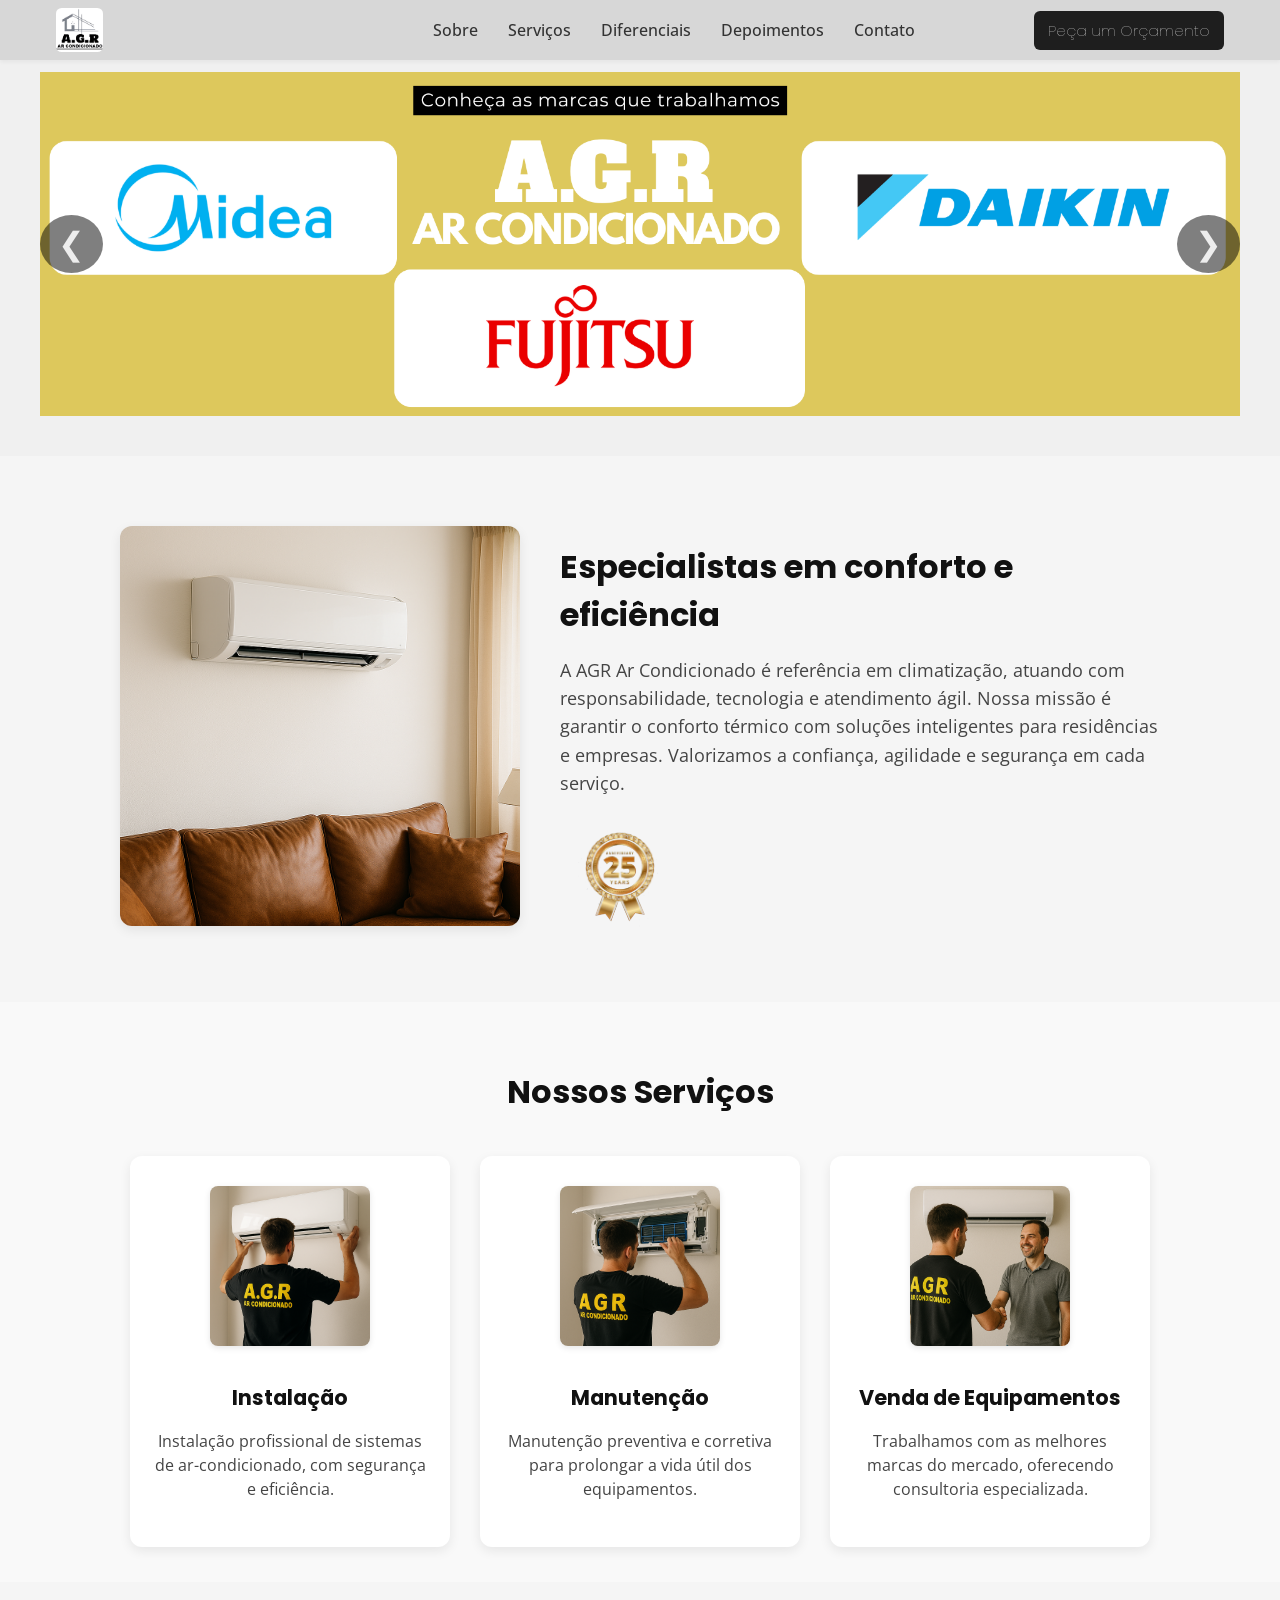
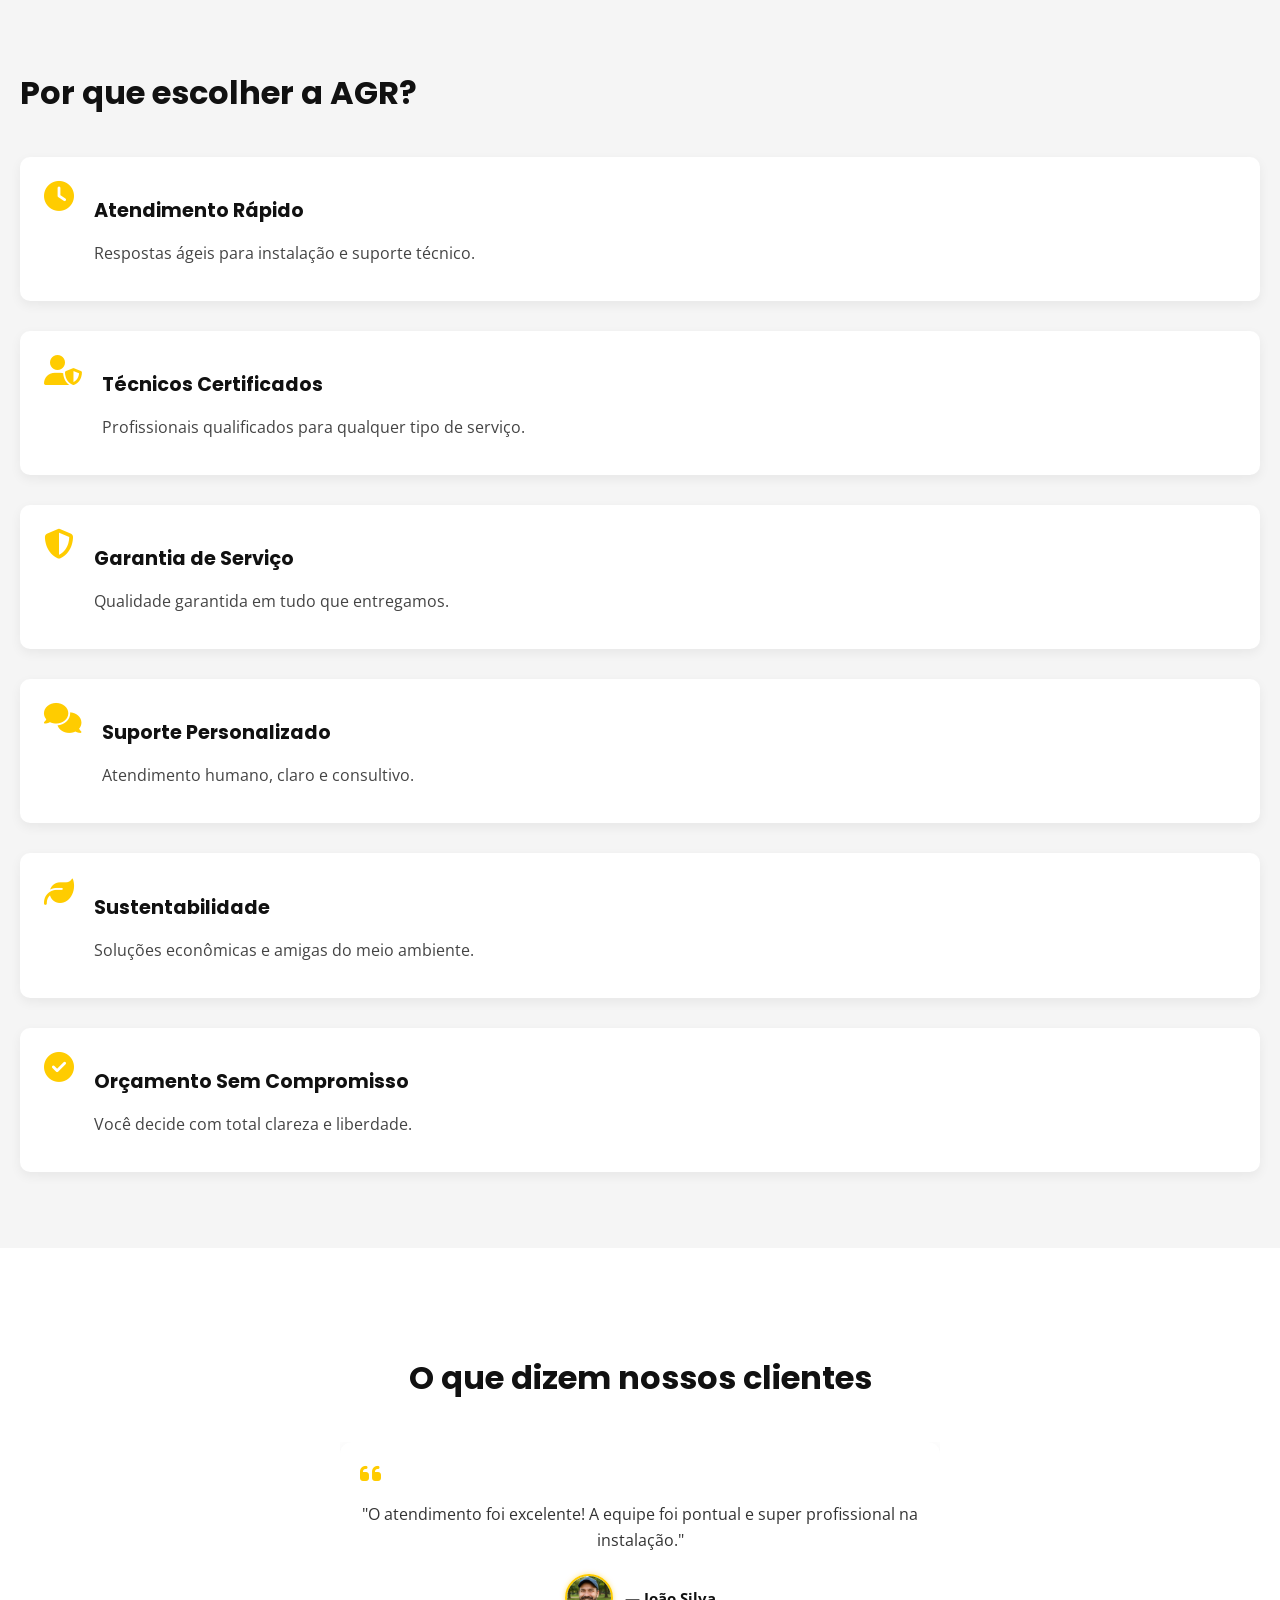
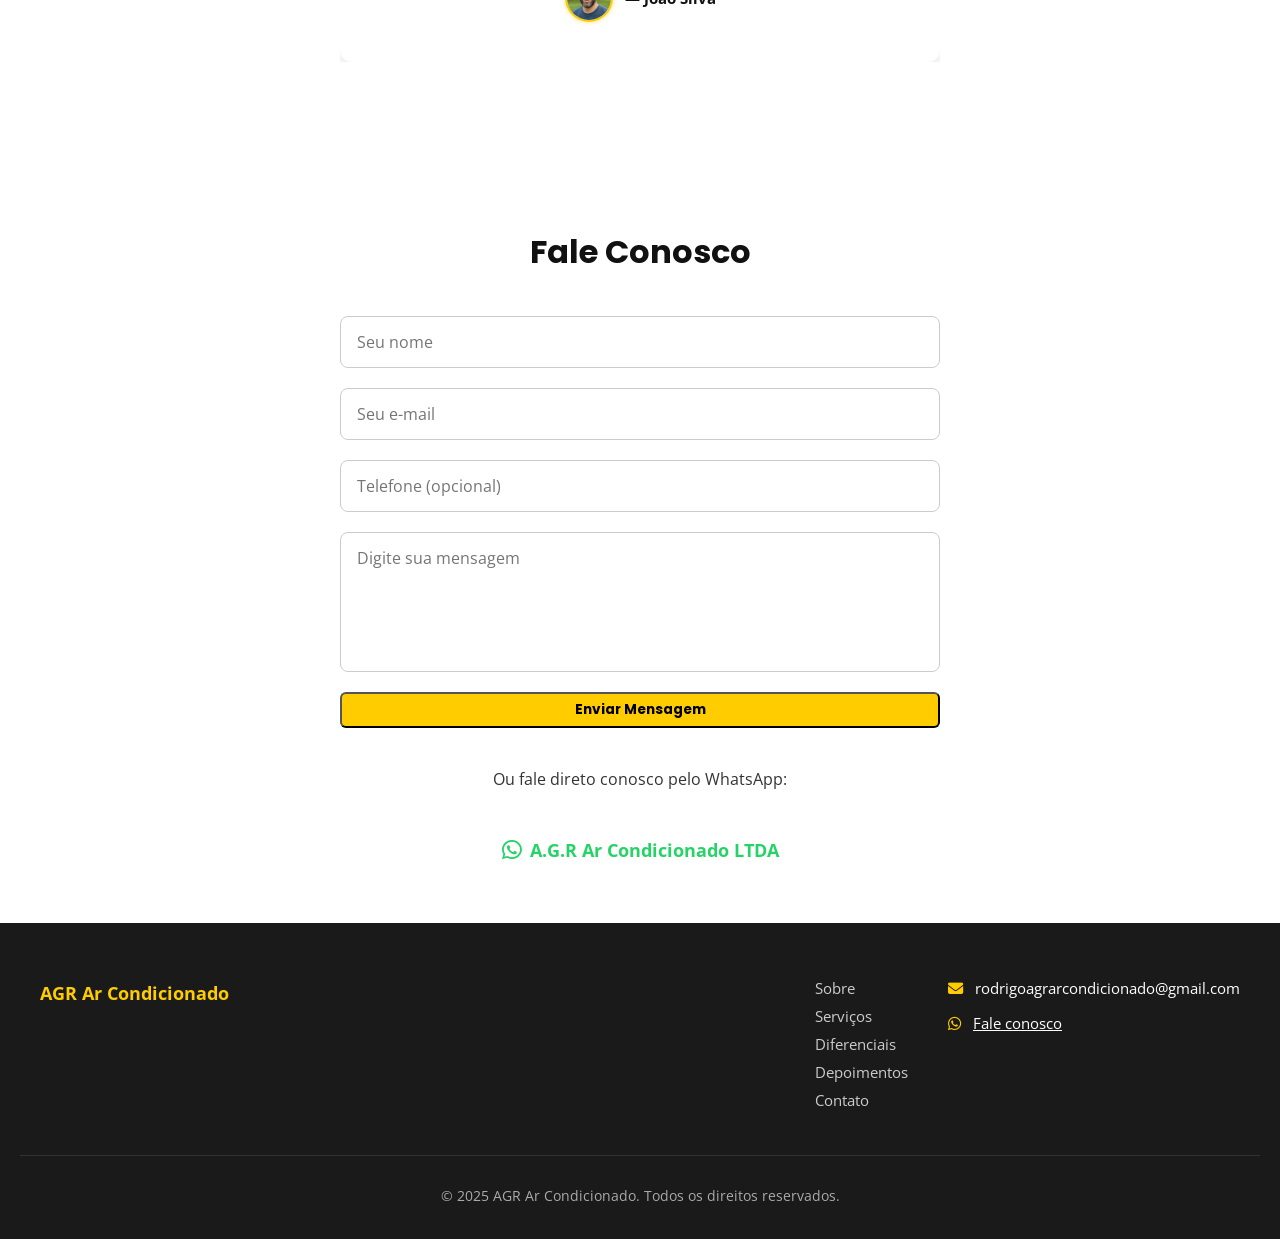
==== index.html @ b431d969 "Add files via upload" ====
<!DOCTYPE html>
<html lang="pt-BR">
<head>
  <meta charset="UTF-8">
  <meta name="viewport" content="width=device-width, initial-scale=1.0">
  <title>AGR Ar Condicionado LTDA</title>
  <link rel="stylesheet" href="style.css">
  <link href="https://fonts.googleapis.com/css2?family=Open+Sans:wght@400;600&family=Poppins:wght@500;700&display=swap" rel="stylesheet">
  <link rel="stylesheet" href="https://cdnjs.cloudflare.com/ajax/libs/font-awesome/6.5.0/css/all.min.css">
</head>

<body> 

<header class="header">
  <div class="container header-inner">
    <!-- LOGO -->
    <div class="logo">
      <img src="./logo_agr_aprimorada (1).png" alt="Logo AGR">
    </div>

    <!-- MENU DESKTOP -->
    <nav class="nav-desktop">
      <ul class="nav-list">
        <li><a href="#sobre">Sobre</a></li>
        <li><a href="#servicos">Serviços</a></li>
        <li><a href="#diferenciais">Diferenciais</a></li>
        <li><a href="#depoimentos">Depoimentos</a></li>
        <li><a href="#contato">Contato</a></li>
      </ul>
      <a class="btn-cta" href="https://wa.me/5511940011535" target="_blank">Peça um Orçamento</a>
    </nav>

            <!-- MENU HAMBÚRGUER -->
    <div class="menu-hamburguer" onclick="toggleMenu()">
      <span id="hamburger-icon">&#9776;</span>
    </div>
  </div>

  <!-- MENU MOBILE (fora da header-inner) -->
  <nav class="nav nav-mobile" id="menuMobile">
    <ul class="nav-list-mobile">
      <li><a href="#sobre">Sobre</a></li>
      <li><a href="#servicos">Serviços</a></li>
      <li><a href="#diferenciais">Diferenciais</a></li>
      <li><a href="#depoimentos">Depoimentos</a></li>
      <li><a href="#contato">Contato</a></li>
    </ul>
  </nav>

</header>

<!--BANNER PRINCIPAL--> 
<div class="container-principal">
  <div class="carousel">
    <div class="carousel-track">
      <div class="banner-item active">
      <img src="./imgs/banner1.png" alt="Banner 1">
    </div>
    <div class="banner-item">
      <img src="./imgs/banner2.png" alt="Banner 2">
    </div>
    <div class="banner-item">
      <img src="./imgs/banner3.png" alt="Banner 3">
      <a href="#contato" class="btn-banner">Agende agora</a>
    </div>
    </div>
  </div>
    <div class="carousel-buttons">
      <button class="btn prev">&#10094;</button>
      <button class="btn next">&#10095;</button>
    </div>
  </div>
</div>




<!-- SOBRE -->
<section id="sobre" class="sobre">
  <div class="container sobre-grid">
    
    <div class="sobre-img">
      <img src="./imgs/arnasala.png" alt="Ambiente climatizado">
    </div>

    <div class="sobre-texto">
      <h2>Especialistas em conforto e eficiência</h2>
      <p>
        A AGR Ar Condicionado é referência em climatização, atuando com responsabilidade, tecnologia e atendimento ágil. 
        Nossa missão é garantir o conforto térmico com soluções inteligentes para residências e empresas. 
        Valorizamos a confiança, agilidade e segurança em cada serviço.
      </p>
      
    <div class="selo">
      <a href="#contato" title="Fale conosco">
        <img src="./imgs/25anos.png" alt="25 anos de experiência">
      </a>
    </div>


  </div>
</section>



<!-- SERVIÇOS -->
<section id="servicos" class="servicos">
  <div class="container">
    <h2 class="titulo-secao">Nossos Serviços</h2>
    <div class="cards-servicos">

      <div class="card-servico">
       <img src="./imgs/instalação.png" alt="" class="img-servico">
        <h3>Instalação</h3>
        <p>Instalação profissional de sistemas de ar-condicionado, com segurança e eficiência.</p>
      </div>

      <div class="card-servico">
        <img src="./imgs/manutenção.png" alt="" class="img-servico">
        <h3>Manutenção</h3>
        <p>Manutenção preventiva e corretiva para prolongar a vida útil dos equipamentos.</p>
      </div>

      <div class="card-servico">
        <img src="./imgs/venda.png" alt="" class="img-servico">
        <h3>Venda de Equipamentos</h3>
        <p>Trabalhamos com as melhores marcas do mercado, oferecendo consultoria especializada.</p>
      </div>

    </div>
  </div>
</section>



<!-- DIFERENCIAIS -->
<section id="diferenciais" class="diferenciais-lista">
  <div class="container">
    <h2 class="titulo-secao">Por que escolher a AGR?</h2>

    <ul class="lista-diferenciais">
      <li>
        <i class="fas fa-clock"></i>
        <div>
          <h3>Atendimento Rápido</h3>
          <p>Respostas ágeis para instalação e suporte técnico.</p>
        </div>
      </li>
      <li>
        <i class="fas fa-user-shield"></i>
        <div>
          <h3>Técnicos Certificados</h3>
          <p>Profissionais qualificados para qualquer tipo de serviço.</p>
        </div>
      </li>
      <li>
        <i class="fas fa-shield-alt"></i>
        <div>
          <h3>Garantia de Serviço</h3>
          <p>Qualidade garantida em tudo que entregamos.</p>
        </div>
      </li>
      <li>
        <i class="fas fa-comments"></i>
        <div>
          <h3>Suporte Personalizado</h3>
          <p>Atendimento humano, claro e consultivo.</p>
        </div>
      </li>
      <li>
        <i class="fas fa-leaf"></i>
        <div>
          <h3>Sustentabilidade</h3>
          <p>Soluções econômicas e amigas do meio ambiente.</p>
        </div>
      </li>
      <li>
        <i class="fas fa-check-circle"></i>
        <div>
          <h3>Orçamento Sem Compromisso</h3>
          <p>Você decide com total clareza e liberdade.</p>
        </div>
      </li>
    </ul>
  </div>
</section>



<!-- DEPOIMENTOS -->
<section id="depoimentos" class="depoimentos">
  <div class="container">
    <h2 class="titulo-secao">O que dizem nossos clientes</h2>

    <div class="depoimentos-slider"> <!-- mudamos para slider -->
      <div class="depoimento">
        <i class="fas fa-quote-left"></i>
        <p>"O atendimento foi excelente! A equipe foi pontual e super profissional na instalação."</p>
        <footer>
          <img class="avatar" src="./imgs/joao.jpg" alt="Foto João Silva">
          — João Silva
        </footer>
      </div>

      <div class="depoimento">
        <i class="fas fa-quote-left"></i>
        <p>"Empresa séria e comprometida. Qualidade do serviço incrível e o cuidado com os detalhes."</p>
        <footer>
          <img class="avatar" src="./imgs/maria.jpg" alt="Foto Maria Fernanda">
          — Maria Fernanda
        </footer>
      </div>

      <div class="depoimento">
        <i class="fas fa-quote-left"></i>
        <p>"Tive suporte do início ao fim. Com certeza recomendo!"</p>
        <footer>
          <img class="avatar" src="./imgs/lucas.jpg" alt="Foto Lucas Andrade">
          — Lucas Andrade
        </footer>
      </div>
    </div>
  </div>
</section>



  <!-- CONTATO -->
<section id="contato" class="contato">
  <div class="container">
    <h2 class="titulo-secao">Fale Conosco</h2>

    <form action="https://formsubmit.co/SEUEMAILAQUI" method="POST" class="form-contato">
      <input type="text" name="nome" placeholder="Seu nome" required>
      <input type="email" name="email" placeholder="Seu e-mail" required>
      <input type="tel" name="telefone" placeholder="Telefone (opcional)">
      <textarea name="mensagem" rows="5" placeholder="Digite sua mensagem" required></textarea>

      <!-- Anti-spam -->
      <input type="hidden" name="_captcha" value="false">
      <!-- Redirecionamento após envio -->
      <input type="hidden" name="_next" value="https://seusite.com.br/obrigado.html">

      <button type="submit" class="btn-cta">Enviar Mensagem</button>
    </form>

  <div class="contato-info">
    <p>Ou fale direto conosco pelo WhatsApp:</p>
    <a href="https://wa.me/5511940011535" target="_blank" class="whatsapp-link">
    <div class="contato-info">
      <i class="fab fa-whatsapp"></i> A.G.R Ar Condicionado LTDA
    </a>
</div>
  </div>
  </div>
</section>



  <!-- RODAPÉ -->
<footer class="rodape">
  <div class="container rodape-conteudo">

    <div class="rodape-logo">
      <p>AGR Ar Condicionado</p>
    </div>

    <nav class="rodape-links">
      <ul>
        <li><a href="#sobre">Sobre</a></li>
        <li><a href="#servicos">Serviços</a></li>
        <li><a href="#diferenciais">Diferenciais</a></li>
        <li><a href="#depoimentos">Depoimentos</a></li>
        <li><a href="#contato">Contato</a></li>
      </ul>
    </nav>

    <div class="rodape-contato">
      <p><i class="fas fa-envelope"></i> rodrigoagrarcondicionado@gmail.com</p>
      <p><i class="fab fa-whatsapp"></i> <a href="https://wa.me/5511940011535" target="_blank">Fale conosco</a></p>
    </div>

    </div>

<div class="rodape-copy">
    <p>&copy; 2025 AGR Ar Condicionado. Todos os direitos reservados.</p>
  </div>
</footer>
</div>



<!-- Scripts -->
<script src="java.js"></script>
<script>
document.addEventListener("DOMContentLoaded", () => {
  // Scroll Reveal nas seções
  const sections = ['#sobre', '#servicos', '#diferenciais', '#depoimentos', '#contato'];
  sections.forEach(selector => {
    const el = document.querySelector(selector);
    if (el) el.classList.add("reveal");
  });

  // Menu Hamburguer Toggle
  const menuBtn = document.querySelector(".menu-hamburguer");
  const menu = document.getElementById("menuMobile");
  const icon = document.getElementById("hamburger-icon");
  if (menuBtn && menu && icon) {
    menuBtn.addEventListener("click", () => {
      menu.classList.toggle("active");
      icon.innerHTML = menu.classList.contains("active") ? "&times;" : "&#9776;";
    });

    document.addEventListener("click", (e) => {
      if (!menu.contains(e.target) && !menuBtn.contains(e.target)) {
        menu.classList.remove("active");
        icon.innerHTML = "&#9776;";
      }
    });
  }

  // Scroll reveal
  const reveals = document.querySelectorAll('.reveal');
  const observer = new IntersectionObserver((entries) => {
    entries.forEach(entry => {
      if (entry.isIntersecting) {
        entry.target.classList.add('active');
        observer.unobserve(entry.target);
      }
    });
  }, { threshold: 0.2 });

  reveals.forEach((el, i) => {
    if (i < 10) el.classList.add(`reveal-delay-${i % 5}`);
    observer.observe(el);
  });
});
</script>
</body>
</html>
---- style.css ----
/*LOGO*/
.logo {
  display: flex;
  align-items: center;
  justify-content: center;
  margin-right: 20px;
}
.logo img {
  height: 50px;
  width: auto;
  display: block;
  object-fit: contain;
  border-radius: 12%;
    transition: transform 0.3s ease, box-shadow 0.3s ease;
  cursor: pointer;
}
.logo img:hover {
  transform: scale(1.05);
  box-shadow: 0 4px 10px rgba(0, 0, 0, 0.15);
}





/* GERAL */
body {
  background-color: #f0f0f0;
  color: #333;
  margin: 0;
  padding: 0;
  font-family: 'Open Sans', sans-serif;
}
h1, h2, h3, .btn-cta {
  font-family: 'Poppins', sans-serif;
}
.container-principal {
  border: none;
  background-color: transparent;
  box-shadow: none;
  padding: 0;
  margin: 0;
}
a {
  text-decoration: none;
  color: inherit;
}


/* ============ NAVBAR GERAL ============ */
.nav-desktop {
  display: flex;
  justify-content: center; /* Centraliza os atalhos */
  align-items: center;
  flex: 1;
  position: relative;
}
.nav-desktop .btn-cta {
  position: absolute;
  right: 0; /* Alinha na extrema direita */
}
.nav-desktop .nav-list {
  list-style: none;
  display: flex;
  align-items: center;
  gap: 30px;
  margin: 0;
  padding: 0;
}
.nav-desktop .nav-list li a {
  color: #333;
  font-weight: 500;
  transition: color 0.3s;
  font-size: 1rem;
}
.nav-desktop .nav-list li a:hover {
  color: #ffcc00;
}
.nav-desktop .btn-cta {
  margin-left: 20px;
  padding: 8px 14px;
  background-color: #1e1e1e;
  color: #efefef;
  border-radius: 6px;
  font-weight:lighter;
  font-size: 0.95rem;
  transition: background 0.3s;
}
.nav-desktop .btn-cta:hover {
  color: rgb(27, 27, 27);
  background-color: #efc727;
}




/* ============ MENU HAMBURGUER (mobile) ============ */
.menu-hamburguer {
  display: none;
  font-size: 26px;
  cursor: pointer;
  user-select: none;
  color: #333;
}



/* ============ MENU MOBILE ============ */
.nav-mobile {
  display: none;
  position: absolute;
  top: 100%;
  right: 16px;
  left: auto;
  width: 280px;
  background-color: #fff;
  padding: 6px 0;
  border-radius: 8px;
  box-shadow: 0 4px 12px rgba(0, 0, 0, 0.1);
  z-index: 1000;
}
.nav-mobile.active {
  display: block;
}
.nav-list-mobile {
  list-style: none;
  margin: 0;
  padding: 12px 24px;
  display: flex;
  flex-direction: column;
  align-items: flex-end;
  gap: 8px;
}
.nav-list-mobile li a {
  font-size: 0.85rem;
  font-weight: 500;
  color: #333;
  transition: color 0.3s;
}
.nav-list-mobile li a:hover {
  color: #000000;
}



/* ============ RESPONSIVIDADE ============ */
@media (max-width: 768px) {
  .nav-desktop {
    display: none !important;
  }
  .menu-hamburguer {
    display: block;
  }
  .btn-cta {
    display: none !important;
  }
}
@media (min-width: 769px) {
  .nav-desktop {
    display: flex;
    align-items: center;
  }
  .btn-cta {
    display: inline-block;
  }
}





/* HEADER */
.header {
  background-color: #d7d7d7; /* reforço do fundo cinza claro */
  padding: 8px 0;
  position: relative;
  box-shadow: 0 2px 4px rgba(0,0,0,0.05);
}
.header-inner {
  display: flex;
  justify-content: space-between;
  align-items: center;
  max-width: 1200px;
  margin: 0 auto;
  padding: 0 16px;
}



/* HAMBURGUER e MENU MOBILE */
.menu-hamburguer {
  display: none;
  font-size: 28px;
  cursor: pointer;
  color: #333;
  padding: 8px;
}
.nav-mobile {
  display: none;
  position: absolute;
  top: 100%;
  right: 16px;              /* Alinha à direita */
  left: auto;               /* Evita centralizar */
  width: 120px;           
  background-color: #fff;
  padding: 4px 0;
  border-radius: 8px;
  box-shadow: 0 4px 12px rgba(0,0,0,0.1);
  z-index: 1000;
}
.nav-mobile.active {
  display: block;
}
.nav-list-mobile {
  list-style: none;
  margin: 0;
  padding: 16px 24px;
  display: flex;
  flex-direction: column;
  align-items:center;
  gap: 8px 20px;
}
.nav-list-mobile li {
  margin-bottom: 12px;
}
.nav-list-mobile a {
  color: #333;
  text-decoration: none;
  font-size: 0.90rem;
}
/* RESPONSIVO */
@media (max-width: 768px) {
  .nav-desktop {
    display: none;
  }
  .menu-hamburguer {
    display: block;
  }
}

/* Esconde menu mobile e hamburguer por padrão */
.menu-hamburguer, .nav-mobile {
  display: none;
}
.menu-hamburguer {
  font-size: 26px;
  padding: 6px;
  cursor: pointer;
  display: flex;
  align-items: center;
  justify-content: center;
  color: #333;
}







/*BOTÃO*/
.btn-desktop {
  display: inline-block;
}
.btn-mobile {
  display: none; /* escondido por padrão (desktop) */
}
.btn-cta {
  font-size: 0.8rem;
  padding: 6px 10px;
  display: inline-block;
  white-space: nowrap;
  flex-shrink: 0;
  margin: 0;
}
.menu-hamburguer-desktop {
  display: none; /* escondido por padrão (desktop) */
}





/* LOGO ajustada pro mobile */
.logo {
  flex-shrink: 0;
  display: flex;
  align-items: center;
  max-width: 60px; /* reduzindo a largura */
}
.logo img {
  height: 44px;
  width: auto;
  object-fit: contain;
}






/* BANNERS */
.banners {
  display: flex;
  flex-direction: column;
  gap: 10px;
  background-color: #000;
  padding: 10px 20px;
  margin-top: 10px;
}
.banner {
  background-color: #1a1a1a;
  color: #0f0f0f;
  padding: 8px 12px;
  border-left: 4px solid #ffcc00;
  font-size: 0.95rem;
  animation: fadeInLeft 0.8s ease forwards;
  opacity: 0;
}
/* BANNER COM BOTÃO */
.banner-item {
  position: absolute;
  top: 0;
  left: 0;
  width: 100%;
  height: 100%; /* ESSENCIAL! */
  opacity: 0;
  z-index: 0;
  transition: opacity 0.5s ease-in-out;
}
.banner-item.active {
  opacity: 1;
  z-index: 1;
}
.banner-item img {
  width: 100%;
  height: 100%;
  object-fit: cover;
  display: block;
}




/* Animação dos banners */
@keyframes fadeInLeft {
  0% {
    opacity: 0;
    transform: translateX(-30px);
  }
  100% {
    opacity: 1;
    transform: translateX(0);
  }
}
.fade-in {
  animation: fadeInLeft 0.8s ease forwards;
}
.delay-1 {
  animation-delay: 0.3s;
}



/* CARROSSEL COM FADE */
.carousel {
  position: relative;
  width: 100%;
  height: 344px;
  margin: 0 auto;
  overflow: hidden;
  border-radius: 0;
}
.carousel-track {
  position: relative;
  width: 100%;
  height: 344px;
  overflow: hidden;
}
.carousel-buttons {
  position: absolute;
  top: 50%;
  width: 100%;
  display: flex;
  justify-content: space-between;
  transform: translateY(-50%);
  pointer-events: none;
}



/* Botões do carrossel */
.btn-cta {
  background-color: #ffcc00;
  color: #000;
  padding: 10px 20px;
  border-radius: 6px;
  font-weight: bold;
  transition: background 0.3s;
}
.btn-cta:hover {
  background-color: #e6b800;
}
.btn {
  background-color: rgba(255, 255, 255, 0.2);
  color: #ffcc00;
  border: none;
  padding: 16px;
  font-size: 32px;
  cursor: pointer;
  transition: background-color 0.3s;
  pointer-events: all;
  border-radius: 50%;
}
.btn:hover {
  background-color: rgba(255, 255, 255, 0.4);
}
.btn.clicked {
  transform: scale(1.15);
  background-color: rgba(255, 255, 255, 0.6);
}




/* === BANNER COM BOTÃO === */
.container-principal {
  width: 100%;
  max-width: 1200px;
  margin: 40px auto;
  position: relative;
}
.carousel {
  position: relative;
  width: 100%;
  height: 344px;
  overflow: hidden;
}
.carousel-track {
  position: relative;
  width: 100%;
  height: 100%;
}
.banner-item {
  position: absolute;
  top: 0;
  left: 0;
  width: 100%;
  height: 100%;
  opacity: 0;
  z-index: 0;
  transition: opacity 0.5s ease-in-out;
}
.banner-item.active {
  opacity: 1;
  z-index: 1;
}
.banner-item img {
  width: 100%;
  height: 100%;
  object-fit: cover;
  display: block;
}
.carousel-buttons {
  position: absolute;
  top: 50%;
  width: 100%;
  display: flex;
  justify-content: space-between;
  transform: translateY(-50%);
  z-index: 3;
}
.btn {
  background: rgba(0,0,0,0.5);
  border: none;
  color: rgb(237, 237, 237);
  padding: 10px 18px;
   /* font-size: 24px;*/
  cursor: pointer;
  transition: background 0.3s ease;
}
.btn:hover {
  background: rgba(0,0,0,0.8);
}
.btn-banner {
  position: absolute;
  top: 54%;
  left: 36%;
  transform: translate(-50%, -50%); /* ainda centraliza o botão em relação ao ponto */
  
  background-color: #212121;
  color: #dfdfdf;
  font-weight: bold;
  border-radius: 8px;
  text-decoration: none;
  font-size: 1rem;
  box-shadow: 0 4px 10px rgba(0, 0, 0, 0.2);
  transition: background 0.3s ease, transform 0.2s ease;
  z-index: 2;

  width: 150px;
  height: 40px;
  padding: 8px 0;

  display: flex;
  justify-content: center;
  align-items: center;
  text-align: center;
}
.btn-banner:hover {
  background-color: #e6b800;
  transform: translate(-50%, -50%) scale(1.05);
}
.carousel-indicators {
  position: absolute;
  bottom: 12px;
  left: 50%;
  transform: translateX(-50%);
  display: flex;
  gap: 8px;
  z-index: 5;
}
  .carousel-indicators button {
    width: 10px;
    height: 10px;
    border-radius: 50%;
    border: none;
    background: rgba(255, 255, 255, 0.5);
    cursor: pointer;
  }
  .carousel-indicators button.active {
    background: #ffcc00;
  }








/* SOBRE NÓS */
.sobre {
  padding: 60px 20px;
  background-color: #f5f5f5;
}
.sobre-grid {
  display: flex;
  align-items: center;
  justify-content: center;
  gap: 40px;
  flex-wrap: wrap;
}
.sobre-img img {
  width: 100%;
  max-width: 400px;
  border-radius: 12px;
  box-shadow: 0 4px 12px rgba(0, 0, 0, 0.08);
}
.sobre-texto {
  max-width: 600px;
}
.sobre-texto h2 {
  font-size: 2rem;
  color: #111;
  margin-bottom: 16px;
}
.sobre-texto p {
  font-size: 1.1rem;
  line-height: 1.6;
  color: #444;
}

/* SELLO */
.selo {
  margin-top: 20px;
}
.selo img {
  width: 120px;
  height: auto;
}

/* ANIMAÇÕES - SOBRE NÓS */
.sobre-img img,
.sobre-texto {
  transition: transform 0.3s ease, box-shadow 0.3s ease;
}
.sobre-img img:hover {
  transform: scale(1.03);
  box-shadow: 0 8px 16px rgba(0, 0, 0, 0.1);
}
.sobre-texto:hover {
  transform: translateY(-4px);
}
.selo img {
  transition: transform 0.2s ease;
  cursor: pointer;
}
.selo img:hover {
  transform: scale(1.1) rotate(-2deg);
}






/* SEÇÃO SERVIÇOS */
.servicos {
  background-color: #f9f9f9;
  padding: 40px 20px 35px;
  text-align: center;
}
.titulo-secao {
  font-size: 2rem;
  margin-bottom: 40px;
  color: #111;
}
.cards-servicos {
  display: flex;
  flex-wrap: wrap;
  justify-content: center;
  gap: 30px;
}
.card-servico {
  background-color: #fff;
  padding: 30px 20px;
  border-radius: 12px;
  width: 100%;
  max-width: 320px;
  box-shadow: 0 4px 12px rgba(0,0,0,0.08);
  transition: transform 0.3s ease, box-shadow 0.3s ease;
}
.card-servico:hover {
  transform: translateY(-8px);
  box-shadow: 0 8px 20px rgba(0,0,0,0.15);
}
.card-servico h3 {
  font-size: 1.3rem;
  margin-bottom: 12px;
  color: #111;
}
.card-servico p {
  font-size: 1rem;
  color: #444;
  line-height: 1.5;
}
.img-servico {
  width: 160px;
  height: 160px;
  object-fit: cover;
  border-radius: 8px;
  margin-bottom: 10px;
  box-shadow: 0 2px 6px rgba(0, 0, 0, 0.1);
}

/* RESPONSIVO - SERVIÇOS */
@media (max-width: 768px) {
  .cards-servicos {
    flex-direction: column;
    align-items: center;
  }
}







/* SEÇÃO DIFERENCIAIS */
.diferenciais-lista {
  background-color: #f5f5f5;
  padding: 60px 20px;
}
.lista-diferenciais {
  list-style: none;
  padding: 0;
  margin-top: 40px;
  display: flex;
  flex-direction: column;
  gap: 30px;
}
.lista-diferenciais li {
  display: flex;
  align-items: flex-start;
  gap: 20px;
  background-color: #fff;
  padding: 20px 24px;
  border-radius: 10px;
  box-shadow: 0 4px 12px rgba(0,0,0,0.06);
  transition: transform 0.3s ease, box-shadow 0.3s ease;
}
.lista-diferenciais li:hover {
  transform: translateX(6px);
  box-shadow: 0 8px 20px rgba(0,0,0,0.1);
}
.lista-diferenciais i {
  font-size: 30px;
  color: #ffcc00;
  margin-top: 4px;
  min-width: 30px;
}
.lista-diferenciais h3 {
  font-size: 1.2rem;
  color: #111;
  margin-bottom: 6px;
}
.lista-diferenciais p {
  font-size: 1rem;
  color: #444;
  line-height: 1.5;
}

/* RESPONSIVO */
@media (max-width: 768px) {
  .lista-diferenciais li {
    flex-direction: column;
    align-items: flex-start;
  }

  .lista-diferenciais i {
    margin-bottom: 10px;
  }
}







/* SEÇÃO DEPOIMENTOS */
.depoimentos {
  background-color: #ffffff;
  /*background-image: url('/imagens/textura-clara.png');  textura leve, sutil */
  background-repeat: repeat;
  padding: 80px 20px;
  text-align: center;
}
/* Avatar estilo */
.depoimento footer {
  display: flex;
  align-items: center;
  justify-content: center;
  gap: 12px;
  font-weight: bold;
  color: #111;
  font-size: 0.95rem;
  margin-top: 20px;
}
.depoimento footer .avatar {
  width: 48px;
  height: 48px;
  border-radius: 50%;
  object-fit: cover;
  border: 2px solid #ffcc00;
  box-shadow: 0 0 5px rgba(255,204,0,0.5);
}
.depoimentos-slider {
  position: relative;
  overflow: hidden;
  max-width: 600px;
  margin: 40px auto 0;
}
.depoimento {
  background-color: #fff;
  padding: 40px 20px;
  border-radius: 12px;
  box-shadow: 0 4px 12px rgba(0,0,0,0.06);
  position: absolute;
  width: 100%;
  top: 0;
  left: 0;
  opacity: 0;
  transition: opacity 0.5s ease;
}
.depoimento.active {
  opacity: 1;
  position: relative;
  transform: none;
  box-shadow: 0 8px 20px rgba(0,0,0,0.1);
}
.depoimento i {
  font-size: 24px;
  color: #ffcc00;
  position: absolute;
  top: 20px;
  left: 20px;
}
.depoimento p {
  font-size: 1rem;
  color: #333;
  line-height: 1.6;
  margin-top: 20px;
  margin-bottom: 16px;
}







/* CONTATO */
.contato {
  background-color: #fff;
  padding: 60px 20px;
  text-align: center;
}
.form-contato {
  display: flex;
  flex-direction: column;
  gap: 20px;
  max-width: 600px;
  margin: 0 auto 40px;
}
.form-contato input,
.form-contato textarea {
  padding: 14px 16px;
  font-size: 1rem;
  border: 1px solid #ccc;
  border-radius: 8px;
  resize: none;
  font-family: inherit;
  transition: border 0.3s;
}
.form-contato input:focus,
.form-contato textarea:focus {
  border-color: #ffcc00;
  outline: none;
}
.contato-info {
  font-size: 1rem;
  color: #333;
}

/*whatsapp link */
.whatsapp-link {
  display: inline-flex;
  align-items: center;
  gap: 8px;
  font-weight: bold;
  margin-top: 10px;
  color: #25D366;
  text-decoration: none;
  font-size: 1.1rem;
}
.whatsapp-link i {
  font-size: 1.4rem;
}





/* RODAPÉ */
.rodape {
  background-color: #1a1a1a;
  color: #fff;
  padding: 40px 20px 20px;
  font-size: 0.95rem;
}
.rodape-conteudo {
  display: flex;
  flex-wrap: wrap;
  justify-content: space-between;
  gap: 40px;
  max-width: 1200px;
  margin: 0 auto;
  align-items: flex-start;
}
.rodape-logo {
  flex: 1 1 200px;
  display: flex;
  flex-direction: column;
  align-items: flex-start;
}
.rodape-logo p {
  font-weight: bold;
  font-size: 1.1rem;
  color: #ffcc00;
}
.rodape-links ul {
  list-style: none;
  padding: 0;
}
.rodape-links li {
  margin-bottom: 8px;
}
.rodape-links a {
  color: #ccc;
  text-decoration: none;
  transition: color 0.3s;
}
.rodape-links a:hover {
  color: #ffcc00;
}
.rodape-contato i {
  margin-right: 8px;
  color: #ffcc00;
}
.rodape-contato a {
  color: #fff;
  text-decoration: underline;
  transition: color 0.3s;
}
.rodape-contato a:hover {
  color: #ffcc00;
}
.rodape-copy {
  text-align: center;
  font-size: 0.85rem;
  color: #aaa;
  margin-top: 30px;
  border-top: 1px solid #333;
  padding-top: 16px;
}


/* Reset box-sizing */
*,
*::before,
*::after {
  box-sizing: border-box;
}
html, body {
  overflow-x: hidden;
}







/* RESPONSIVO GERAL */
@media (max-width: 768px) {
  body {
    font-size: 0.95rem;
  }
  .container {
    max-width: 100%;
    width: 100%;
    padding: 0 16px;
    margin: 0 auto;
  }
  .header-inner {
    display: flex !important;
    flex-direction: row !important;
    justify-content: space-between;
    align-items: center;
    gap: 8px;
    padding: 2px 10px; 
    min-height: 42px
  }
  .logo {
    display: flex;
    align-items: center;
    flex-shrink: 0;
    max-width: 60px;
    margin-bottom: 0;
  }
  .logo img {
    max-width: 80%;
    height: auto;
  }
  .btn-mobile {
    background-color: #ffcc00;
    color: #000;
    font-weight: bold;
    padding: 10px 16px;
    border-radius: 6px;
    display: block;
    text-align: center;
    margin: 10px 16px;
    text-decoration: none;
  }
  .menu-hamburguer {
    display: flex;
    align-items: center;
    font-size: 24px;
    margin-left: 8px;
    flex-shrink: 0;
    cursor: pointer;
    user-select: none;
  }
  .nav-desktop {
  display: none !important;
  }
  .menu-hamburguer {
    display: flex !important;
  }
  .nav-mobile .nav-list {
    flex-direction: column;
    padding: 10px 0;
  }
  .nav-mobile .nav-list li {
    padding: 10px 16px;
  }
  .nav-mobile .nav-list li a {
    color: #333;
    font-weight: 600;
    display: block;
  }
  .card-servico,
  .depoimento,
  .banner-item img {
    width: 100%;
    max-width: 100%;
    box-sizing: border-box;
  }
  .cards-servicos,
  .depoimentos-grid {
    flex-direction: column;
    align-items: center;
  }
  .card-servico,
  .depoimento {
    width: 100%;
  }
  .sobre-grid {
    flex-direction: column;
    text-align: center;
  }
  .rodape-conteudo {
    flex-direction: column;
    align-items: center;
    text-align: center;
  }
  .rodape-logo img {
    margin: 0 auto 8px;
    max-width: 120px;
    height: auto;
  }
  .rodape-logo,
  .rodape-contato,
  .rodape-links {
    align-items: center;
  }
}




/* === BOTÃO NA NAVBAR === */
  #menuMobile {
    display: none;
    flex-direction: column;
    position: absolute;
    top: 60px;
    right: 0;
    background: #ffffff;
    padding: 1rem;
    box-shadow: 0 4px 12px rgba(0, 0, 0, 0.1);
    border-radius: 0 0 8px 8px;
    transition: opacity 0.3s ease, transform 0.3s ease;
    opacity: 0;
    transform: translateY(-10px);
    z-index: 1000;
  }
  #menuMobile.active {
    display: flex;
    opacity: 1;
    transform: translateY(0);
  }







/* === MENU HAMBURGUER MOBILE === */
#menuMobile {
  display: none;
  flex-direction: column;
  background: white;
  position: absolute;
  top: 100%;
  right: 0;
  z-index: 99;
}
#menuMobile.active {
  display: flex;
}




@media (min-width: 769px) {
  .nav-desktop { 
    display: flex; 
  }
  .menu-hamburguer { 
    display: none; 
  }
  .btn-cta { 
    display: inline-block; 
    font-size: 0.85rem; 
    padding: 6px 10px; 
  }
  .btn-banner {
    position: absolute;
    top: 55%; 
    left: 40%;
    transform: translateX(-50%);
    font-size: 1.0rem;
    padding: 2px 0;
    width: 200px;
    height: 50px;
  }
  .carousel-indicators {
    bottom: 20px; 
  }
  .container-principal {
    margin-top: 12px !important;
  }
}



/* ANIMAÇÃO PULSE - FORA DO MEDIA */
@keyframes pulse {
  0%, 100% { transform: scale(1); }
  50% { transform: scale(1.08); }
}

/* RESPONSIVO - MOBILE */
@media (max-width: 768px) {
  body {
    font-size: 0.95rem;
  }
  .header {
    padding: 4px 0;
    margin-bottom: 0 !important;
  }
  .header-inner {
    height: 30px;
    min-height: 40px;
    flex-direction: row;
    padding: 2px 8px;
  }
  .logo {
    display: flex;
    align-items: center;
    max-width: 60px;
  }
  .logo img {
    max-width: 40px;
    height: auto;
  }
  .menu-hamburguer {
    display: flex !important;
    font-size: 24px;
    margin-left: auto;
    cursor: pointer;
  }
  .nav-desktop {
    display: none;
  }


  .container {
    max-width: 100%;
    padding: 0 16px;
  }
  .container-principal {
    margin-top: 0 !important;
    padding-top: 20px;
    margin-bottom: 0;
  }


  .banner-item {
    display: flex;
    justify-content: center;
    align-items: center;
    height: 100%;
  }
  .banner-item img {
    object-fit: cover;
    width: 100%;
    height: 100%;
  }
.btn-banner {
  position: absolute;
  top: 55%; 
  left: 40%;
  transform: translateX(-50%);
  font-size: 0.5rem;
  padding: 4px 0;
  width: 80px;
  height: 20px;
}
  .btn-cta {
    display: none !important;
  }


  .carousel-buttons .btn {
    font-size: 20px;
    padding: 6px;
    border-radius: 50%;
  }
    .carousel {
    height: 120px;
  }
  .carousel-track {
    height: 100px;
  }


  .sobre {
    padding-top: 0;
    padding-bottom: 0;
    background-color: #e1e1e1;
  }
  .sobre-grid {
    flex-direction: column;
    text-align: center;
    align-items: center;
    justify-content: space-between;
    padding: 0 16px;
    gap: 12px;
  }
  .sobre-img {
    display: none;
  }
  .sobre-texto {
    margin: 0 auto;
    padding: 0 12px;
  }
  .sobre-texto h2 {
    font-size: 1rem;
    margin-bottom: 15px;
  }
  .sobre-texto p {
    font-size: 0.6rem;
    line-height: 1.5;
  }



  .servicos h2 {
    font-size: 1.5rem;
    margin-bottom: 20px;
  }
  .servicos h3 {
    font-size: 0.9rem;
    margin-bottom: 10px;
  }
  .servicos p {
    font-size: 0.7rem;
    line-height: 1.5;
  }



  .diferenciais-lista {
    padding: 40px 15px;
  }
  .diferenciais-lista h2 {
    font-size: 1.5rem;
    margin-bottom: 20px;
  }
  .diferenciais-lista h3 {
    font-size: 0.9rem;
    margin-bottom: 10px;
  }
  .diferenciais-lista p {
    font-size: 0.7rem;
    line-height: 1.5;
  }
  .diferenciais-lista i {
      font-size: 20px;
  }



  .depoimentos h2 {
    font-size: 1.5rem;
    margin-bottom: 20px;
  }
  .depoimentos h3 {
    font-size: 0.9rem;
    margin-bottom: 10px;
  }
  .depoimentos p {
    font-size: 0.7rem;
    line-height: 1.5;
  }




  .contato h2 {
    font-size: 1.5rem;
    margin-bottom: 20px;
  }
  .contato {
    font-size: 0.6rem;
    margin-bottom: 10px;
  }
  .form-contato input,
.form-contato textarea{
    font-size: 0.6rem;
  }
  .whatsapp-link {
    font-size: 0.8rem;
  }



  .selo {
    margin-top: 10px;
    margin-bottom: 10px;
    display: flex;
    justify-content: center;
  }
  .selo img {
    width: 110px;
    height: auto;
    animation: pulse 2s infinite ease-in-out;
  }
  .btn-mobile { 
    display: block; 
  }
  .nav-mobile .nav-list { 
    flex-direction: column; 
  }
  .card-servico, .depoimento, .banner-item img {
    width: 100%; 
    max-width: 100%; 
  }
  .cards-servicos, .depoimentos-grid {
    flex-direction: column; 
  }





  .rodape {
    padding: 20px 16px;
    width: 100%;
  }
  .rodape-conteudo {
    flex-direction: column;
    align-items: center;
    text-align: center;
    gap: 16px;
  }
  .rodape-logo {
    align-items: center;
    justify-content: center;
    margin-bottom: 0;
  }
  .rodape-logo img {
    max-width: 80px;
    margin: 0 auto 6px;
  }
  .rodape-logo p {
    font-size: 1rem;
    text-align: center;
    margin-bottom: 4px;
  }
  .rodape-links {
    display: flex;
    flex-direction: column;
    align-items: center;
    gap: 6px;
    margin-top: 0;
  }
  .rodape-links ul {
    padding: 0;
    margin: 0;
  }
  .rodape-links li {
    margin-bottom: 6px;
  }
  .rodape-links a {
    font-size: 0.85rem;
    color: #ccc;
  }
  .rodape-copy {
    font-size: 0.75rem;
    padding-top: 12px;
    margin-top: 20px;
    border-top: 1px solid #333;
    width: 100%;
  }
}





  /* Scroll reveal */
  .reveal {
    opacity: 0;
    transform: translateY(40px);
    transition: all 0.4s ease;
  }
  .reveal.active {
    opacity: 1;
    transform: translateY(0);
  }
  .reveal-delay-1 {
    transition-delay: 0.2s;
  }
  .reveal-delay-2 {
    transition-delay: 0.3s;
  }
  .reveal-delay-3 {
    transition-delay: 0.4s;
  }
    .reveal-delay-4 {
    transition-delay: 0.5s;
  }
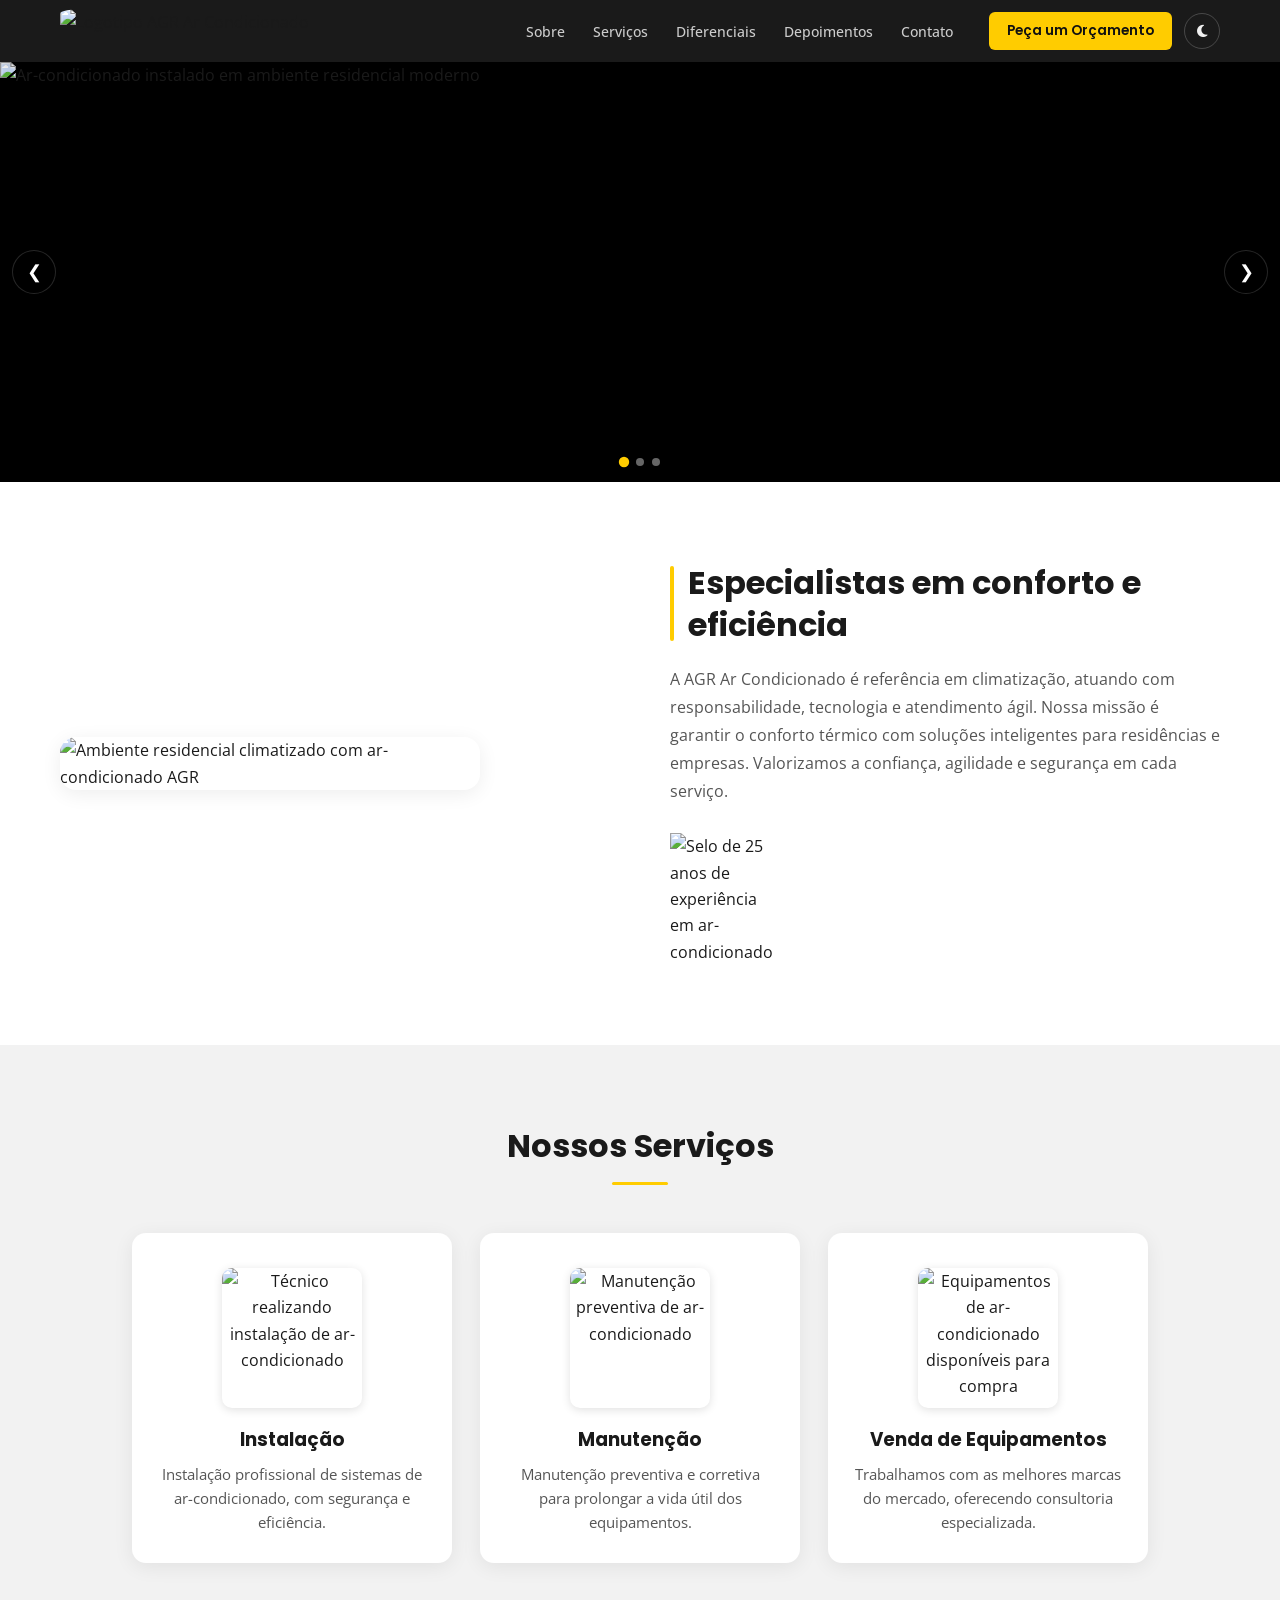
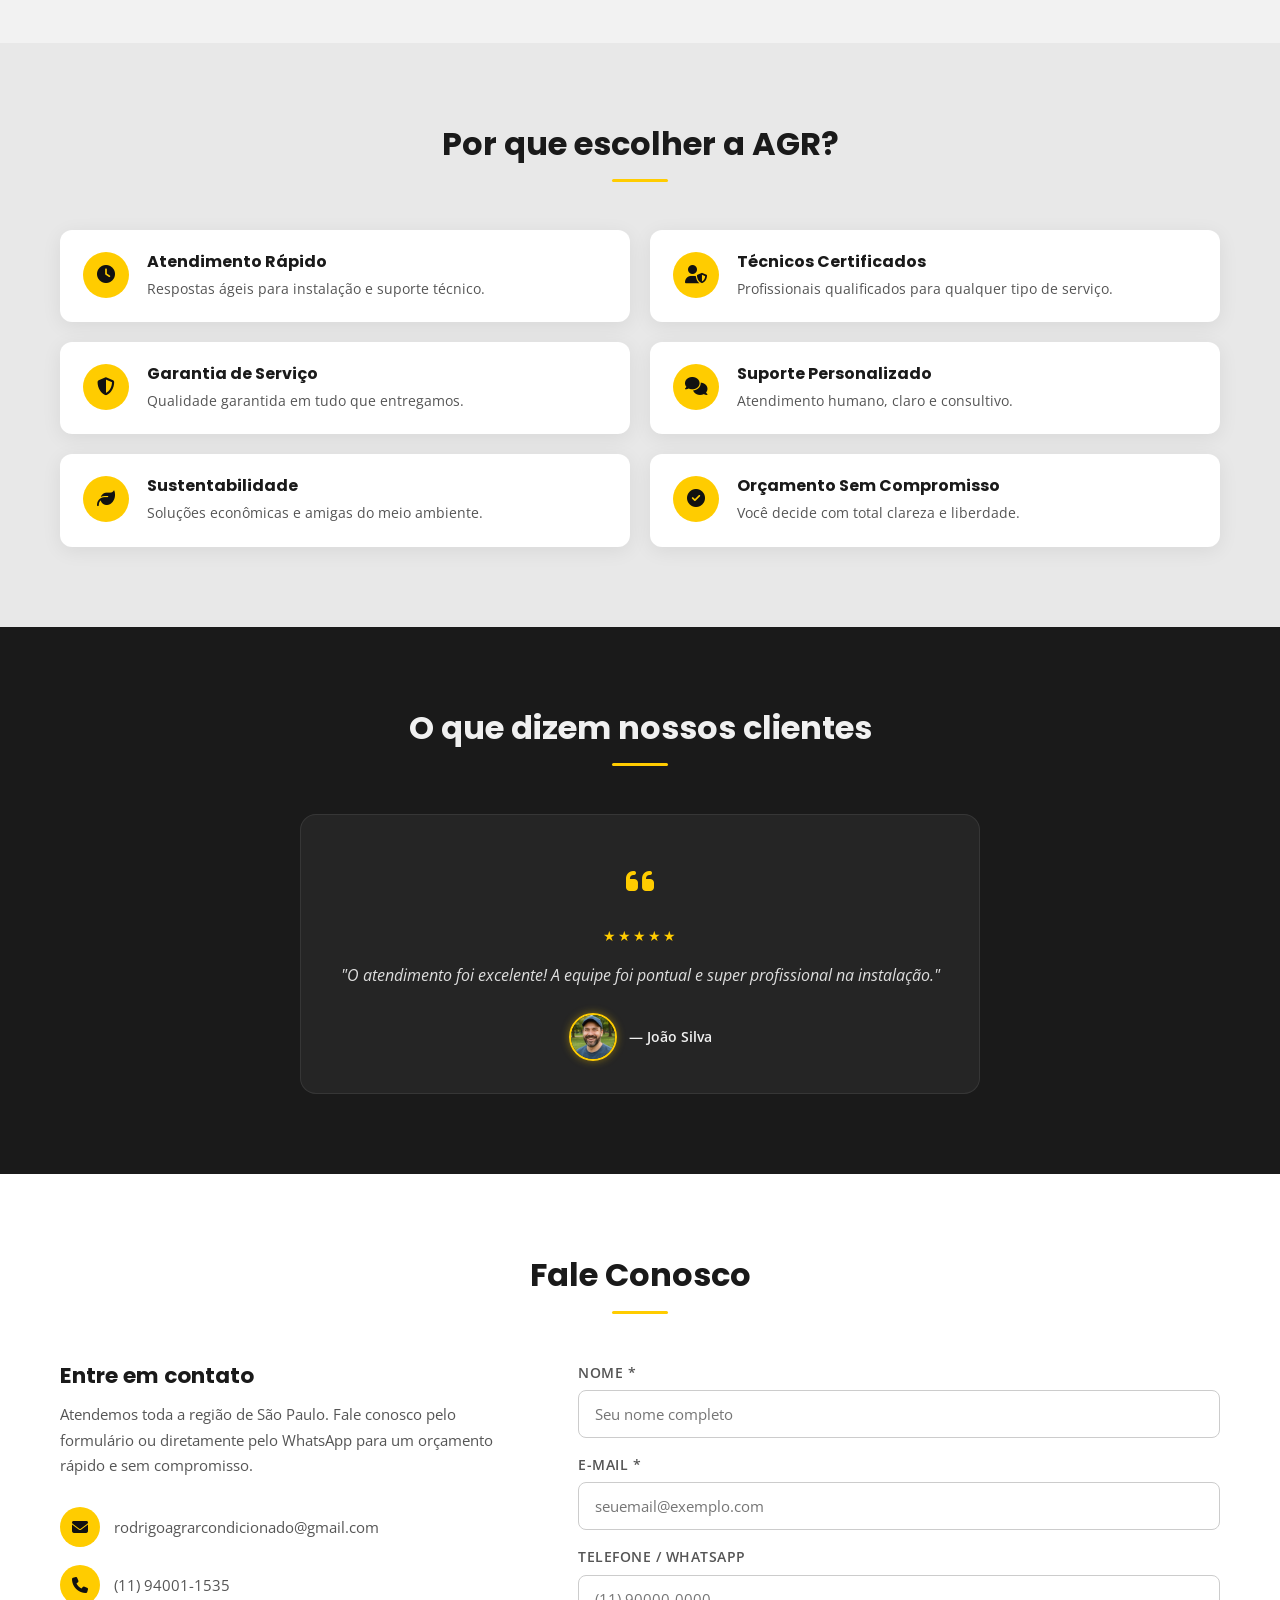
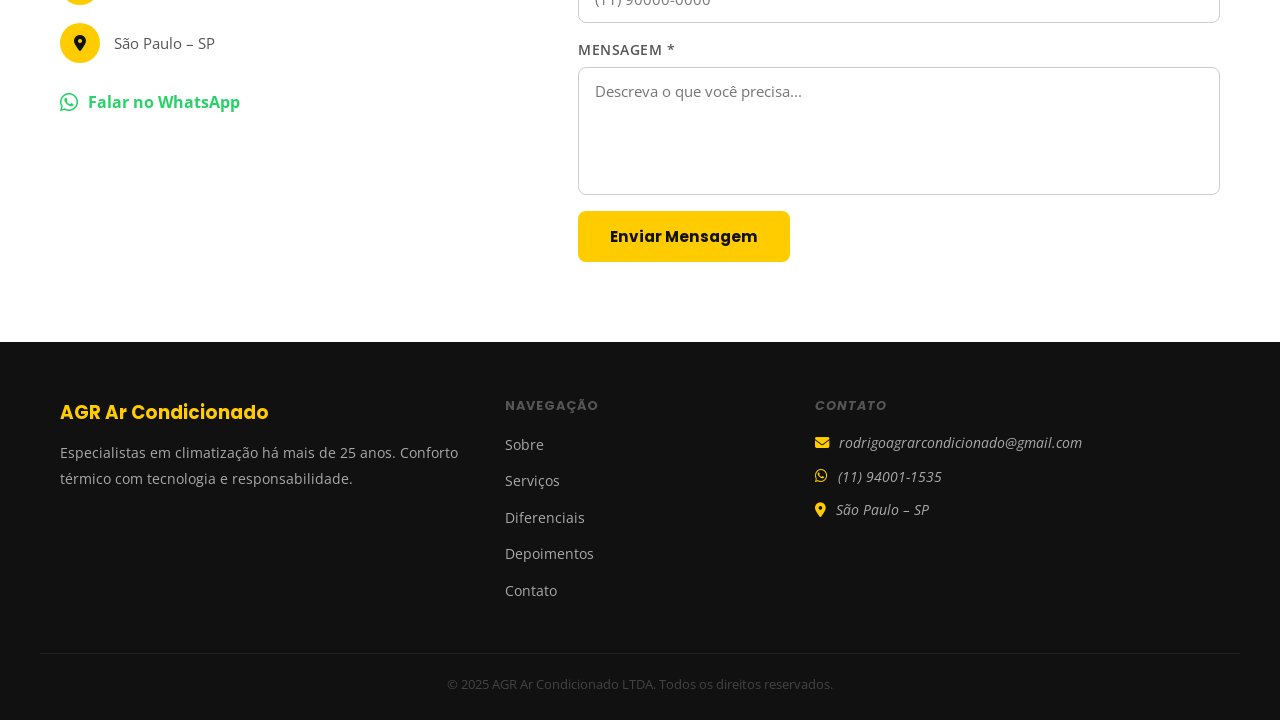
==== commit 291043d6: "Redesign completo: dark/light mode, SEO avancado, acessibilidade e performance - Novo visual premium" ====
--- a/index.html
+++ b/index.html
@@ -1,343 +1,548 @@
-<!DOCTYPE html>
-<html lang="pt-BR">
-<head>
-  <meta charset="UTF-8">
-  <meta name="viewport" content="width=device-width, initial-scale=1.0">
-  <title>AGR Ar Condicionado LTDA</title>
-  <link rel="stylesheet" href="style.css">
-  <link href="https://fonts.googleapis.com/css2?family=Open+Sans:wght@400;600&family=Poppins:wght@500;700&display=swap" rel="stylesheet">
-  <link rel="stylesheet" href="https://cdnjs.cloudflare.com/ajax/libs/font-awesome/6.5.0/css/all.min.css">
-</head>
-
-<body> 
-
-<header class="header">
-  <div class="container header-inner">
-    <!-- LOGO -->
-    <div class="logo">
-      <img src="./logo_agr_aprimorada (1).png" alt="Logo AGR">
-    </div>
-
-    <!-- MENU DESKTOP -->
-    <nav class="nav-desktop">
-      <ul class="nav-list">
-        <li><a href="#sobre">Sobre</a></li>
-        <li><a href="#servicos">Serviços</a></li>
-        <li><a href="#diferenciais">Diferenciais</a></li>
-        <li><a href="#depoimentos">Depoimentos</a></li>
-        <li><a href="#contato">Contato</a></li>
-      </ul>
-      <a class="btn-cta" href="https://wa.me/5511940011535" target="_blank">Peça um Orçamento</a>
-    </nav>
-
-            <!-- MENU HAMBÚRGUER -->
-    <div class="menu-hamburguer" onclick="toggleMenu()">
-      <span id="hamburger-icon">&#9776;</span>
-    </div>
-  </div>
-
-  <!-- MENU MOBILE (fora da header-inner) -->
-  <nav class="nav nav-mobile" id="menuMobile">
-    <ul class="nav-list-mobile">
-      <li><a href="#sobre">Sobre</a></li>
-      <li><a href="#servicos">Serviços</a></li>
-      <li><a href="#diferenciais">Diferenciais</a></li>
-      <li><a href="#depoimentos">Depoimentos</a></li>
-      <li><a href="#contato">Contato</a></li>
-    </ul>
-  </nav>
-
-</header>
-
-<!--BANNER PRINCIPAL--> 
-<div class="container-principal">
-  <div class="carousel">
-    <div class="carousel-track">
-      <div class="banner-item active">
-      <img src="./imgs/banner1.png" alt="Banner 1">
-    </div>
-    <div class="banner-item">
-      <img src="./imgs/banner2.png" alt="Banner 2">
-    </div>
-    <div class="banner-item">
-      <img src="./imgs/banner3.png" alt="Banner 3">
-      <a href="#contato" class="btn-banner">Agende agora</a>
-    </div>
-    </div>
-  </div>
-    <div class="carousel-buttons">
-      <button class="btn prev">&#10094;</button>
-      <button class="btn next">&#10095;</button>
-    </div>
-  </div>
-</div>
-
-
-
-
-<!-- SOBRE -->
-<section id="sobre" class="sobre">
-  <div class="container sobre-grid">
-    
-    <div class="sobre-img">
-      <img src="./imgs/arnasala.png" alt="Ambiente climatizado">
-    </div>
-
-    <div class="sobre-texto">
-      <h2>Especialistas em conforto e eficiência</h2>
-      <p>
-        A AGR Ar Condicionado é referência em climatização, atuando com responsabilidade, tecnologia e atendimento ágil. 
-        Nossa missão é garantir o conforto térmico com soluções inteligentes para residências e empresas. 
-        Valorizamos a confiança, agilidade e segurança em cada serviço.
-      </p>
-      
-    <div class="selo">
-      <a href="#contato" title="Fale conosco">
-        <img src="./imgs/25anos.png" alt="25 anos de experiência">
-      </a>
-    </div>
-
-
-  </div>
-</section>
-
-
-
-<!-- SERVIÇOS -->
-<section id="servicos" class="servicos">
-  <div class="container">
-    <h2 class="titulo-secao">Nossos Serviços</h2>
-    <div class="cards-servicos">
-
-      <div class="card-servico">
-       <img src="./imgs/instalação.png" alt="" class="img-servico">
-        <h3>Instalação</h3>
-        <p>Instalação profissional de sistemas de ar-condicionado, com segurança e eficiência.</p>
-      </div>
-
-      <div class="card-servico">
-        <img src="./imgs/manutenção.png" alt="" class="img-servico">
-        <h3>Manutenção</h3>
-        <p>Manutenção preventiva e corretiva para prolongar a vida útil dos equipamentos.</p>
-      </div>
-
-      <div class="card-servico">
-        <img src="./imgs/venda.png" alt="" class="img-servico">
-        <h3>Venda de Equipamentos</h3>
-        <p>Trabalhamos com as melhores marcas do mercado, oferecendo consultoria especializada.</p>
-      </div>
-
-    </div>
-  </div>
-</section>
-
-
-
-<!-- DIFERENCIAIS -->
-<section id="diferenciais" class="diferenciais-lista">
-  <div class="container">
-    <h2 class="titulo-secao">Por que escolher a AGR?</h2>
-
-    <ul class="lista-diferenciais">
-      <li>
-        <i class="fas fa-clock"></i>
-        <div>
-          <h3>Atendimento Rápido</h3>
-          <p>Respostas ágeis para instalação e suporte técnico.</p>
-        </div>
-      </li>
-      <li>
-        <i class="fas fa-user-shield"></i>
-        <div>
-          <h3>Técnicos Certificados</h3>
-          <p>Profissionais qualificados para qualquer tipo de serviço.</p>
-        </div>
-      </li>
-      <li>
-        <i class="fas fa-shield-alt"></i>
-        <div>
-          <h3>Garantia de Serviço</h3>
-          <p>Qualidade garantida em tudo que entregamos.</p>
-        </div>
-      </li>
-      <li>
-        <i class="fas fa-comments"></i>
-        <div>
-          <h3>Suporte Personalizado</h3>
-          <p>Atendimento humano, claro e consultivo.</p>
-        </div>
-      </li>
-      <li>
-        <i class="fas fa-leaf"></i>
-        <div>
-          <h3>Sustentabilidade</h3>
-          <p>Soluções econômicas e amigas do meio ambiente.</p>
-        </div>
-      </li>
-      <li>
-        <i class="fas fa-check-circle"></i>
-        <div>
-          <h3>Orçamento Sem Compromisso</h3>
-          <p>Você decide com total clareza e liberdade.</p>
-        </div>
-      </li>
-    </ul>
-  </div>
-</section>
-
-
-
-<!-- DEPOIMENTOS -->
-<section id="depoimentos" class="depoimentos">
-  <div class="container">
-    <h2 class="titulo-secao">O que dizem nossos clientes</h2>
-
-    <div class="depoimentos-slider"> <!-- mudamos para slider -->
-      <div class="depoimento">
-        <i class="fas fa-quote-left"></i>
-        <p>"O atendimento foi excelente! A equipe foi pontual e super profissional na instalação."</p>
-        <footer>
-          <img class="avatar" src="./imgs/joao.jpg" alt="Foto João Silva">
-          — João Silva
-        </footer>
-      </div>
-
-      <div class="depoimento">
-        <i class="fas fa-quote-left"></i>
-        <p>"Empresa séria e comprometida. Qualidade do serviço incrível e o cuidado com os detalhes."</p>
-        <footer>
-          <img class="avatar" src="./imgs/maria.jpg" alt="Foto Maria Fernanda">
-          — Maria Fernanda
-        </footer>
-      </div>
-
-      <div class="depoimento">
-        <i class="fas fa-quote-left"></i>
-        <p>"Tive suporte do início ao fim. Com certeza recomendo!"</p>
-        <footer>
-          <img class="avatar" src="./imgs/lucas.jpg" alt="Foto Lucas Andrade">
-          — Lucas Andrade
-        </footer>
-      </div>
-    </div>
-  </div>
-</section>
-
-
-
-  <!-- CONTATO -->
-<section id="contato" class="contato">
-  <div class="container">
-    <h2 class="titulo-secao">Fale Conosco</h2>
-
-    <form action="https://formsubmit.co/SEUEMAILAQUI" method="POST" class="form-contato">
-      <input type="text" name="nome" placeholder="Seu nome" required>
-      <input type="email" name="email" placeholder="Seu e-mail" required>
-      <input type="tel" name="telefone" placeholder="Telefone (opcional)">
-      <textarea name="mensagem" rows="5" placeholder="Digite sua mensagem" required></textarea>
-
-      <!-- Anti-spam -->
-      <input type="hidden" name="_captcha" value="false">
-      <!-- Redirecionamento após envio -->
-      <input type="hidden" name="_next" value="https://seusite.com.br/obrigado.html">
-
-      <button type="submit" class="btn-cta">Enviar Mensagem</button>
-    </form>
-
-  <div class="contato-info">
-    <p>Ou fale direto conosco pelo WhatsApp:</p>
-    <a href="https://wa.me/5511940011535" target="_blank" class="whatsapp-link">
-    <div class="contato-info">
-      <i class="fab fa-whatsapp"></i> A.G.R Ar Condicionado LTDA
-    </a>
-</div>
-  </div>
-  </div>
-</section>
-
-
-
-  <!-- RODAPÉ -->
-<footer class="rodape">
-  <div class="container rodape-conteudo">
-
-    <div class="rodape-logo">
-      <p>AGR Ar Condicionado</p>
-    </div>
-
-    <nav class="rodape-links">
-      <ul>
-        <li><a href="#sobre">Sobre</a></li>
-        <li><a href="#servicos">Serviços</a></li>
-        <li><a href="#diferenciais">Diferenciais</a></li>
-        <li><a href="#depoimentos">Depoimentos</a></li>
-        <li><a href="#contato">Contato</a></li>
-      </ul>
-    </nav>
-
-    <div class="rodape-contato">
-      <p><i class="fas fa-envelope"></i> rodrigoagrarcondicionado@gmail.com</p>
-      <p><i class="fab fa-whatsapp"></i> <a href="https://wa.me/5511940011535" target="_blank">Fale conosco</a></p>
-    </div>
-
-    </div>
-
-<div class="rodape-copy">
-    <p>&copy; 2025 AGR Ar Condicionado. Todos os direitos reservados.</p>
-  </div>
-</footer>
-</div>
-
-
-
-<!-- Scripts -->
-<script src="java.js"></script>
-<script>
-document.addEventListener("DOMContentLoaded", () => {
-  // Scroll Reveal nas seções
-  const sections = ['#sobre', '#servicos', '#diferenciais', '#depoimentos', '#contato'];
-  sections.forEach(selector => {
-    const el = document.querySelector(selector);
-    if (el) el.classList.add("reveal");
-  });
-
-  // Menu Hamburguer Toggle
-  const menuBtn = document.querySelector(".menu-hamburguer");
-  const menu = document.getElementById("menuMobile");
-  const icon = document.getElementById("hamburger-icon");
-  if (menuBtn && menu && icon) {
-    menuBtn.addEventListener("click", () => {
-      menu.classList.toggle("active");
-      icon.innerHTML = menu.classList.contains("active") ? "&times;" : "&#9776;";
-    });
-
-    document.addEventListener("click", (e) => {
-      if (!menu.contains(e.target) && !menuBtn.contains(e.target)) {
-        menu.classList.remove("active");
-        icon.innerHTML = "&#9776;";
-      }
-    });
-  }
-
-  // Scroll reveal
-  const reveals = document.querySelectorAll('.reveal');
-  const observer = new IntersectionObserver((entries) => {
-    entries.forEach(entry => {
-      if (entry.isIntersecting) {
-        entry.target.classList.add('active');
-        observer.unobserve(entry.target);
-      }
-    });
-  }, { threshold: 0.2 });
-
-  reveals.forEach((el, i) => {
-    if (i < 10) el.classList.add(`reveal-delay-${i % 5}`);
-    observer.observe(el);
-  });
-});
-</script>
-</body>
-</html>
-
- 
- +<!DOCTYPE html>
+<html lang="pt-BR" data-theme="light">
+<head>
+  <meta charset="UTF-8">
+  <meta name="viewport" content="width=device-width, initial-scale=1.0">
+
+  <!-- ══ SEO BÁSICO ══════════════════════════════════════════ -->
+  <title>AGR Ar Condicionado | Instalação, Manutenção e Venda em SP</title>
+  <meta name="description" content="A AGR Ar Condicionado oferece instalação, manutenção e venda de ar-condicionado em São Paulo com mais de 25 anos de experiência. Técnicos certificados, atendimento rápido e orçamento sem compromisso.">
+  <meta name="robots" content="index, follow">
+  <link rel="canonical" href="https://agrcondicionado.com.br/">
+
+  <!-- ══ GOOGLE SEARCH CONSOLE ═══════════════════════════════
+       Substitua o content= pelo seu código de verificação.
+       Obtenha em: search.google.com/search-console
+  ══════════════════════════════════════════════════════════ -->
+  <meta name="google-site-verification" content="COLE_AQUI_SEU_CODIGO_DO_SEARCH_CONSOLE">
+
+  <!-- ══ OPEN GRAPH — WhatsApp · Facebook · Instagram ════════ -->
+  <meta property="og:type"        content="website">
+  <meta property="og:url"         content="https://agrcondicionado.com.br/">
+  <meta property="og:title"       content="AGR Ar Condicionado | Instalação, Manutenção e Venda em SP">
+  <meta property="og:description" content="Mais de 25 anos de experiência em climatização residencial e comercial. Técnicos certificados, atendimento rápido e orçamento sem compromisso.">
+  <meta property="og:image"       content="https://agrcondicionado.com.br/imgs/banner1.webp">
+  <meta property="og:locale"      content="pt_BR">
+  <meta property="og:site_name"   content="AGR Ar Condicionado">
+
+  <!-- ══ TWITTER CARD ════════════════════════════════════════ -->
+  <meta name="twitter:card"        content="summary_large_image">
+  <meta name="twitter:title"       content="AGR Ar Condicionado | Instalação, Manutenção e Venda em SP">
+  <meta name="twitter:description" content="Mais de 25 anos de experiência em climatização residencial e comercial. Técnicos certificados e atendimento rápido.">
+  <meta name="twitter:image"       content="https://agrcondicionado.com.br/imgs/banner1.webp">
+
+  <!-- ══ FAVICON ═════════════════════════════════════════════ -->
+  <link rel="shortcut icon" href="./imgs/logo.ico" type="image/x-icon">
+
+  <!-- ══ FONTS ════════════════════════════════════════════════ -->
+  <link rel="preconnect" href="https://fonts.googleapis.com">
+  <link rel="preconnect" href="https://fonts.gstatic.com" crossorigin>
+  <link href="https://fonts.googleapis.com/css2?family=Open+Sans:wght@400;600&family=Poppins:wght@500;600;700&display=swap" rel="stylesheet">
+
+  <!-- ══ ICONS ════════════════════════════════════════════════ -->
+  <link rel="stylesheet" href="https://cdnjs.cloudflare.com/ajax/libs/font-awesome/6.5.0/css/all.min.css">
+
+  <!-- ══ CSS ══════════════════════════════════════════════════ -->
+  <link rel="stylesheet" href="./src/style.css">
+
+  <!-- ══ SCHEMA.ORG — LocalBusiness / HVACBusiness ══════════ -->
+  <script type="application/ld+json">
+  {
+    "@context": "https://schema.org",
+    "@type": "HVACBusiness",
+    "name": "AGR Ar Condicionado LTDA",
+    "description": "Empresa especializada em instalação, manutenção preventiva/corretiva e venda de ar-condicionado em São Paulo. Mais de 25 anos de experiência, técnicos certificados e orçamento sem compromisso.",
+    "url": "https://agrcondicionado.com.br",
+    "logo": "https://agrcondicionado.com.br/imgs/logo.ico",
+    "image": "https://agrcondicionado.com.br/imgs/banner1.webp",
+    "telephone": "+55-11-94001-1535",
+    "email": "rodrigoagrarcondicionado@gmail.com",
+    "priceRange": "$$",
+    "address": {
+      "@type": "PostalAddress",
+      "streetAddress": "PREENCHER_ENDERECO",
+      "addressLocality": "São Paulo",
+      "addressRegion": "SP",
+      "postalCode": "PREENCHER_CEP",
+      "addressCountry": "BR"
+    },
+    "geo": {
+      "@type": "GeoCoordinates",
+      "latitude": "PREENCHER_LATITUDE",
+      "longitude": "PREENCHER_LONGITUDE"
+    },
+    "areaServed": {
+      "@type": "State",
+      "name": "São Paulo"
+    },
+    "openingHoursSpecification": [
+      {
+        "@type": "OpeningHoursSpecification",
+        "dayOfWeek": ["Monday", "Tuesday", "Wednesday", "Thursday", "Friday"],
+        "opens": "08:00",
+        "closes": "18:00"
+      },
+      {
+        "@type": "OpeningHoursSpecification",
+        "dayOfWeek": ["Saturday"],
+        "opens": "08:00",
+        "closes": "12:00"
+      }
+    ],
+    "sameAs": [
+      "PREENCHER_LINK_INSTAGRAM",
+      "PREENCHER_LINK_FACEBOOK",
+      "PREENCHER_LINK_GOOGLE_NEGOCIOS"
+    ],
+    "hasOfferCatalog": {
+      "@type": "OfferCatalog",
+      "name": "Serviços de Ar-Condicionado",
+      "itemListElement": [
+        { "@type": "Offer", "itemOffered": { "@type": "Service", "name": "Instalação de Ar-Condicionado" } },
+        { "@type": "Offer", "itemOffered": { "@type": "Service", "name": "Manutenção Preventiva e Corretiva" } },
+        { "@type": "Offer", "itemOffered": { "@type": "Service", "name": "Venda de Equipamentos de Ar-Condicionado" } }
+      ]
+    }
+  }
+  </script>
+
+  <!-- ══ GOOGLE ANALYTICS GA4 ════════════════════════════════
+       Substitua G-XXXXXXXXXX pelo seu Measurement ID.
+       Obtenha em: analytics.google.com
+  ══════════════════════════════════════════════════════════ -->
+  <!-- <script async src="https://www.googletagmanager.com/gtag/js?id=G-XXXXXXXXXX"></script>
+  <script>
+    window.dataLayer = window.dataLayer || [];
+    function gtag(){ dataLayer.push(arguments); }
+    gtag('js', new Date());
+    gtag('config', 'G-XXXXXXXXXX');
+  </script> -->
+</head>
+
+<body>
+
+<!-- ══════════════════════════════════════════
+     HEADER
+════════════════════════════════════════════ -->
+<header class="header">
+  <div class="container header-inner">
+
+    <!-- Logo -->
+    <a href="#" class="logo" aria-label="AGR Ar Condicionado — página inicial">
+      <img src="./imgs/logo_agr_aprimorada (1).png" alt="Logotipo AGR Ar Condicionado">
+    </a>
+
+    <!-- Nav Desktop -->
+    <nav class="nav-desktop" aria-label="Menu principal">
+      <ul class="nav-list">
+        <li><a href="#sobre">Sobre</a></li>
+        <li><a href="#servicos">Serviços</a></li>
+        <li><a href="#diferenciais">Diferenciais</a></li>
+        <li><a href="#depoimentos">Depoimentos</a></li>
+        <li><a href="#contato">Contato</a></li>
+      </ul>
+      <a class="btn-nav-cta" href="https://wa.me/5511940011535" target="_blank" rel="noopener noreferrer">
+        Peça um Orçamento
+      </a>
+    </nav>
+
+    <!-- Toggle de Tema -->
+    <button
+      id="themeToggle"
+      class="theme-toggle"
+      aria-label="Ativar tema escuro"
+    >
+      <i id="themeIcon" class="fas fa-moon" aria-hidden="true"></i>
+    </button>
+
+    <!-- Hambúrguer -->
+    <button
+      id="btnHamburguer"
+      class="menu-hamburguer"
+      aria-label="Abrir menu de navegação"
+      aria-expanded="false"
+      aria-controls="menuMobile"
+    >
+      <span id="hamburger-icon" aria-hidden="true">&#9776;</span>
+    </button>
+
+  </div>
+
+  <!-- Menu Mobile -->
+  <nav class="nav-mobile" id="menuMobile" aria-label="Menu mobile" aria-hidden="true">
+    <ul class="nav-list-mobile">
+      <li><a href="#sobre">Sobre</a></li>
+      <li><a href="#servicos">Serviços</a></li>
+      <li><a href="#diferenciais">Diferenciais</a></li>
+      <li><a href="#depoimentos">Depoimentos</a></li>
+      <li><a href="#contato">Contato</a></li>
+    </ul>
+    <a
+      class="btn-mobile-cta"
+      href="https://wa.me/5511940011535"
+      target="_blank"
+      rel="noopener noreferrer"
+      aria-label="Pedir orçamento no WhatsApp"
+    >
+      Peça um Orçamento
+    </a>
+  </nav>
+</header>
+
+
+<!-- ══════════════════════════════════════════
+     CARROSSEL
+════════════════════════════════════════════ -->
+<div class="carousel-wrapper" aria-label="Banners principais">
+  <div class="carousel" role="region" aria-roledescription="carrossel" aria-live="polite">
+    <div class="carousel-track">
+
+      <!-- Slide 1 — sem lazy: está acima da dobra -->
+      <div class="banner-item active" role="group" aria-roledescription="slide" aria-label="Slide 1 de 3">
+        <picture>
+          <source srcset="./imgs/banner1.webp" type="image/webp">
+          <img src="./imgs/banner1.png" alt="Ar-condicionado instalado em ambiente residencial moderno">
+        </picture>
+      </div>
+
+      <!-- Slide 2 -->
+      <div class="banner-item" role="group" aria-roledescription="slide" aria-label="Slide 2 de 3">
+        <picture>
+          <source srcset="./imgs/banner2.webp" type="image/webp">
+          <img src="./imgs/banner2.png" alt="Técnico AGR realizando manutenção em ar-condicionado" loading="lazy">
+        </picture>
+      </div>
+
+      <!-- Slide 3 -->
+      <div class="banner-item" role="group" aria-roledescription="slide" aria-label="Slide 3 de 3">
+        <picture>
+          <source srcset="./imgs/banner3.webp" type="image/webp">
+          <img src="./imgs/banner3.png" alt="Equipamentos de ar-condicionado disponíveis para venda" loading="lazy">
+        </picture>
+        <a href="#contato" class="btn-banner">Agende agora</a>
+      </div>
+
+    </div>
+  </div>
+
+  <div class="carousel-buttons">
+    <button class="btn-carousel prev" aria-label="Slide anterior">&#10094;</button>
+    <button class="btn-carousel next" aria-label="Próximo slide">&#10095;</button>
+  </div>
+
+  <div class="carousel-indicators" role="tablist" aria-label="Navegação dos slides">
+    <button role="tab" aria-selected="true"  aria-label="Ir para slide 1" class="active"></button>
+    <button role="tab" aria-selected="false" aria-label="Ir para slide 2"></button>
+    <button role="tab" aria-selected="false" aria-label="Ir para slide 3"></button>
+  </div>
+</div>
+
+
+<!-- ══════════════════════════════════════════
+     SOBRE NÓS
+════════════════════════════════════════════ -->
+<section id="sobre" class="sobre reveal">
+  <div class="container sobre-grid">
+
+    <div class="sobre-img">
+      <picture>
+        <source srcset="./imgs/arnasala.webp" type="image/webp">
+        <img
+          src="./imgs/arnasala.png"
+          alt="Ambiente residencial climatizado com ar-condicionado AGR"
+          loading="lazy"
+        >
+      </picture>
+    </div>
+
+    <div class="sobre-texto">
+      <h2>Especialistas em conforto e eficiência</h2>
+      <p>
+        A AGR Ar Condicionado é referência em climatização, atuando com responsabilidade,
+        tecnologia e atendimento ágil. Nossa missão é garantir o conforto térmico com soluções
+        inteligentes para residências e empresas. Valorizamos a confiança, agilidade e segurança
+        em cada serviço.
+      </p>
+
+      <div class="selo">
+        <a href="#contato" title="Fale conosco e peça seu orçamento">
+          <picture>
+            <source srcset="./imgs/25anos.webp" type="image/webp">
+            <img src="./imgs/25anos.png" alt="Selo de 25 anos de experiência em ar-condicionado" loading="lazy">
+          </picture>
+        </a>
+      </div>
+    </div>
+
+  </div>
+</section>
+
+
+<!-- ══════════════════════════════════════════
+     SERVIÇOS
+════════════════════════════════════════════ -->
+<section id="servicos" class="servicos reveal reveal-delay-1">
+  <div class="container">
+    <h2 class="titulo-secao">Nossos Serviços</h2>
+    <div class="cards-servicos">
+
+      <article class="card-servico">
+        <picture>
+          <source srcset="./imgs/instalação.webp" type="image/webp">
+          <img src="./imgs/instalação.png" alt="Técnico realizando instalação de ar-condicionado" class="img-servico" loading="lazy">
+        </picture>
+        <h3>Instalação</h3>
+        <p>Instalação profissional de sistemas de ar-condicionado, com segurança e eficiência.</p>
+      </article>
+
+      <article class="card-servico">
+        <picture>
+          <source srcset="./imgs/manutenção.webp" type="image/webp">
+          <img src="./imgs/manutenção.png" alt="Manutenção preventiva de ar-condicionado" class="img-servico" loading="lazy">
+        </picture>
+        <h3>Manutenção</h3>
+        <p>Manutenção preventiva e corretiva para prolongar a vida útil dos equipamentos.</p>
+      </article>
+
+      <article class="card-servico">
+        <picture>
+          <source srcset="./imgs/venda.webp" type="image/webp">
+          <img src="./imgs/venda.png" alt="Equipamentos de ar-condicionado disponíveis para compra" class="img-servico" loading="lazy">
+        </picture>
+        <h3>Venda de Equipamentos</h3>
+        <p>Trabalhamos com as melhores marcas do mercado, oferecendo consultoria especializada.</p>
+      </article>
+
+    </div>
+  </div>
+</section>
+
+
+<!-- ══════════════════════════════════════════
+     DIFERENCIAIS
+════════════════════════════════════════════ -->
+<section id="diferenciais" class="diferenciais-lista reveal reveal-delay-2">
+  <div class="container">
+    <h2 class="titulo-secao">Por que escolher a AGR?</h2>
+
+    <ul class="lista-diferenciais">
+      <li>
+        <span class="icon-wrap" aria-hidden="true"><i class="fas fa-clock"></i></span>
+        <div>
+          <h3>Atendimento Rápido</h3>
+          <p>Respostas ágeis para instalação e suporte técnico.</p>
+        </div>
+      </li>
+      <li>
+        <span class="icon-wrap" aria-hidden="true"><i class="fas fa-user-shield"></i></span>
+        <div>
+          <h3>Técnicos Certificados</h3>
+          <p>Profissionais qualificados para qualquer tipo de serviço.</p>
+        </div>
+      </li>
+      <li>
+        <span class="icon-wrap" aria-hidden="true"><i class="fas fa-shield-alt"></i></span>
+        <div>
+          <h3>Garantia de Serviço</h3>
+          <p>Qualidade garantida em tudo que entregamos.</p>
+        </div>
+      </li>
+      <li>
+        <span class="icon-wrap" aria-hidden="true"><i class="fas fa-comments"></i></span>
+        <div>
+          <h3>Suporte Personalizado</h3>
+          <p>Atendimento humano, claro e consultivo.</p>
+        </div>
+      </li>
+      <li>
+        <span class="icon-wrap" aria-hidden="true"><i class="fas fa-leaf"></i></span>
+        <div>
+          <h3>Sustentabilidade</h3>
+          <p>Soluções econômicas e amigas do meio ambiente.</p>
+        </div>
+      </li>
+      <li>
+        <span class="icon-wrap" aria-hidden="true"><i class="fas fa-check-circle"></i></span>
+        <div>
+          <h3>Orçamento Sem Compromisso</h3>
+          <p>Você decide com total clareza e liberdade.</p>
+        </div>
+      </li>
+    </ul>
+  </div>
+</section>
+
+
+<!-- ══════════════════════════════════════════
+     DEPOIMENTOS
+════════════════════════════════════════════ -->
+<section id="depoimentos" class="depoimentos reveal reveal-delay-3">
+  <div class="container">
+    <h2 class="titulo-secao">O que dizem nossos clientes</h2>
+
+    <div class="depoimentos-slider" aria-live="polite" aria-label="Depoimentos de clientes">
+
+      <div class="depoimento active" role="group" aria-label="Depoimento de João Silva">
+        <span class="quote-icon" aria-hidden="true"><i class="fas fa-quote-left"></i></span>
+        <span class="stars" aria-label="5 estrelas">★★★★★</span>
+        <p>"O atendimento foi excelente! A equipe foi pontual e super profissional na instalação."</p>
+        <footer>
+          <img class="avatar" src="./imgs/joao.jpg" alt="Foto de João Silva" loading="lazy">
+          <span>— João Silva</span>
+        </footer>
+      </div>
+
+      <div class="depoimento" role="group" aria-label="Depoimento de Maria Fernanda">
+        <span class="quote-icon" aria-hidden="true"><i class="fas fa-quote-left"></i></span>
+        <span class="stars" aria-label="5 estrelas">★★★★★</span>
+        <p>"Empresa séria e comprometida. Qualidade do serviço incrível e o cuidado com os detalhes."</p>
+        <footer>
+          <img class="avatar" src="./imgs/maria.jpg" alt="Foto de Maria Fernanda" loading="lazy">
+          <span>— Maria Fernanda</span>
+        </footer>
+      </div>
+
+      <div class="depoimento" role="group" aria-label="Depoimento de Lucas Andrade">
+        <span class="quote-icon" aria-hidden="true"><i class="fas fa-quote-left"></i></span>
+        <span class="stars" aria-label="5 estrelas">★★★★★</span>
+        <p>"Tive suporte do início ao fim. Com certeza recomendo!"</p>
+        <footer>
+          <img class="avatar" src="./imgs/lucas.jpg" alt="Foto de Lucas Andrade" loading="lazy">
+          <span>— Lucas Andrade</span>
+        </footer>
+      </div>
+
+    </div>
+  </div>
+</section>
+
+
+<!-- ══════════════════════════════════════════
+     CONTATO
+════════════════════════════════════════════ -->
+<section id="contato" class="contato reveal reveal-delay-4">
+  <div class="container">
+    <h2 class="titulo-secao">Fale Conosco</h2>
+
+    <div class="contato-grid">
+
+      <!-- Coluna de informações -->
+      <div class="contato-info-col">
+        <h3>Entre em contato</h3>
+        <p>
+          Atendemos toda a região de São Paulo. Fale conosco pelo formulário ou diretamente
+          pelo WhatsApp para um orçamento rápido e sem compromisso.
+        </p>
+
+        <div class="info-item">
+          <i class="fas fa-envelope" aria-hidden="true"></i>
+          <span>rodrigoagrarcondicionado@gmail.com</span>
+        </div>
+
+        <div class="info-item">
+          <i class="fas fa-phone" aria-hidden="true"></i>
+          <a href="tel:+5511940011535">(11) 94001-1535</a>
+        </div>
+
+        <div class="info-item">
+          <i class="fas fa-map-marker-alt" aria-hidden="true"></i>
+          <span>São Paulo – SP</span>
+        </div>
+
+        <a
+          href="https://wa.me/5511940011535"
+          target="_blank"
+          rel="noopener noreferrer"
+          class="whatsapp-link"
+          aria-label="Conversar no WhatsApp com a AGR Ar Condicionado"
+        >
+          <i class="fab fa-whatsapp" aria-hidden="true"></i>
+          Falar no WhatsApp
+        </a>
+      </div>
+
+      <!-- Formulário -->
+      <form
+        action="https://formsubmit.co/rodrigoagrarcondicionado@gmail.com"
+        method="POST"
+        class="form-contato"
+        aria-label="Formulário de contato"
+      >
+        <input type="hidden" name="_captcha"  value="false">
+        <input type="hidden" name="_next"     value="https://agrcondicionado.com.br/obrigado.html">
+        <input type="hidden" name="_subject"  value="Novo contato pelo site AGR">
+
+        <label>
+          Nome *
+          <input type="text"  name="nome"     placeholder="Seu nome completo"       required autocomplete="name">
+        </label>
+        <label>
+          E-mail *
+          <input type="email" name="email"    placeholder="seuemail@exemplo.com"    required autocomplete="email">
+        </label>
+        <label>
+          Telefone / WhatsApp
+          <input type="tel"   name="telefone" placeholder="(11) 90000-0000"                  autocomplete="tel">
+        </label>
+        <label>
+          Mensagem *
+          <textarea name="mensagem" rows="5"  placeholder="Descreva o que você precisa..." required></textarea>
+        </label>
+
+        <button type="submit" class="btn-submit">Enviar Mensagem</button>
+      </form>
+
+    </div>
+  </div>
+</section>
+
+
+<!-- ══════════════════════════════════════════
+     RODAPÉ
+════════════════════════════════════════════ -->
+<footer class="rodape">
+  <div class="container rodape-conteudo">
+
+    <div class="rodape-logo">
+      <p>AGR Ar Condicionado</p>
+      <span class="rodape-desc">
+        Especialistas em climatização há mais de 25 anos. Conforto térmico com tecnologia e responsabilidade.
+      </span>
+    </div>
+
+    <nav class="rodape-links" aria-label="Links do rodapé">
+      <h4>Navegação</h4>
+      <ul>
+        <li><a href="#sobre">Sobre</a></li>
+        <li><a href="#servicos">Serviços</a></li>
+        <li><a href="#diferenciais">Diferenciais</a></li>
+        <li><a href="#depoimentos">Depoimentos</a></li>
+        <li><a href="#contato">Contato</a></li>
+      </ul>
+    </nav>
+
+    <address class="rodape-contato">
+      <h4>Contato</h4>
+      <p><i class="fas fa-envelope" aria-hidden="true"></i> rodrigoagrarcondicionado@gmail.com</p>
+      <p>
+        <i class="fab fa-whatsapp" aria-hidden="true"></i>
+        <a href="https://wa.me/5511940011535" target="_blank" rel="noopener noreferrer">
+          (11) 94001-1535
+        </a>
+      </p>
+      <p><i class="fas fa-map-marker-alt" aria-hidden="true"></i> São Paulo – SP</p>
+    </address>
+
+  </div>
+
+  <div class="rodape-copy">
+    <p>&copy; 2025 AGR Ar Condicionado LTDA. Todos os direitos reservados.</p>
+  </div>
+</footer>
+
+
+<!-- ══ SCRIPTS ══════════════════════════════════════════════ -->
+<script type="module" src="./src/main.js"></script>
+
+</body>
+</html>
--- a/src/style.css
+++ b/src/style.css
@@ -0,0 +1,1035 @@
+/* ============================================================
+   AGR Ar Condicionado — style.css
+   Design: Premium Preto · Chumbo · Amarelo  |  Dark + Light
+   ============================================================ */
+
+/* ── 1. CSS VARIABLES ──────────────────────────────────────── */
+:root {
+  /* Tema Claro */
+  --bg-primary:      #f2f2f2;
+  --bg-secondary:    #ffffff;
+  --bg-card:         #ffffff;
+  --bg-alt:          #e8e8e8;
+
+  --text-primary:    #1a1a1a;
+  --text-secondary:  #555555;
+  --text-muted:      #888888;
+
+  --accent:          #ffcc00;
+  --accent-dark:     #e6b800;
+  --accent-text:     #111111;
+
+  --header-bg:       #1a1a1a;
+  --header-text:     #f0f0f0;
+  --header-link:     #cccccc;
+
+  --border:          #e0e0e0;
+  --border-strong:   #cccccc;
+
+  --card-shadow:     0 4px 20px rgba(0,0,0,0.07);
+  --card-shadow-h:   0 12px 36px rgba(0,0,0,0.14);
+
+  --input-bg:        #ffffff;
+  --input-border:    #cccccc;
+
+  --section-dark-bg: #1a1a1a;
+  --section-dark-tx: #f0f0f0;
+
+  --footer-bg:       #111111;
+  --footer-tx:       #aaaaaa;
+
+  --transition:      0.3s ease;
+}
+
+[data-theme="dark"] {
+  --bg-primary:      #111111;
+  --bg-secondary:    #1a1a1a;
+  --bg-card:         #202020;
+  --bg-alt:          #161616;
+
+  --text-primary:    #e8e8e8;
+  --text-secondary:  #aaaaaa;
+  --text-muted:      #666666;
+
+  --accent:          #ffcc00;
+  --accent-dark:     #e6b800;
+  --accent-text:     #111111;
+
+  --header-bg:       #0d0d0d;
+  --header-text:     #e8e8e8;
+  --header-link:     #bbbbbb;
+
+  --border:          #2e2e2e;
+  --border-strong:   #3e3e3e;
+
+  --card-shadow:     0 4px 20px rgba(0,0,0,0.45);
+  --card-shadow-h:   0 12px 36px rgba(0,0,0,0.65);
+
+  --input-bg:        #252525;
+  --input-border:    #3a3a3a;
+
+  --section-dark-bg: #0d0d0d;
+  --section-dark-tx: #e8e8e8;
+
+  --footer-bg:       #080808;
+  --footer-tx:       #777777;
+}
+
+/* ── 2. RESET ───────────────────────────────────────────────── */
+*,
+*::before,
+*::after { box-sizing: border-box; margin: 0; padding: 0; }
+
+html, body { overflow-x: hidden; }
+
+html { scroll-behavior: smooth; }
+
+body {
+  background-color: var(--bg-primary);
+  color: var(--text-primary);
+  font-family: 'Open Sans', sans-serif;
+  font-size: 1rem;
+  line-height: 1.65;
+  transition: background-color var(--transition), color var(--transition);
+}
+
+a { text-decoration: none; color: inherit; }
+
+img { display: block; max-width: 100%; }
+
+/* ── 3. UTILITÁRIOS ─────────────────────────────────────────── */
+.container {
+  max-width: 1200px;
+  margin: 0 auto;
+  padding: 0 20px;
+  width: 100%;
+}
+
+h1, h2, h3, h4 { font-family: 'Poppins', sans-serif; line-height: 1.3; }
+
+/* Título de seção com traço amarelo centralizado */
+.titulo-secao {
+  font-size: 2rem;
+  color: var(--text-primary);
+  margin-bottom: 48px;
+  text-align: center;
+  position: relative;
+  padding-bottom: 18px;
+}
+
+.titulo-secao::after {
+  content: '';
+  position: absolute;
+  bottom: 0;
+  left: 50%;
+  transform: translateX(-50%);
+  width: 56px;
+  height: 3px;
+  background: var(--accent);
+  border-radius: 2px;
+}
+
+/* ── 4. LOGO ────────────────────────────────────────────────── */
+.logo {
+  display: flex;
+  align-items: center;
+  flex-shrink: 0;
+  gap: 10px;
+}
+
+.logo img {
+  height: 44px;
+  width: auto;
+  object-fit: contain;
+  border-radius: 10%;
+  transition: transform var(--transition);
+}
+
+.logo img:hover { transform: scale(1.06); }
+
+.logo-text {
+  font-family: 'Poppins', sans-serif;
+  font-weight: 700;
+  font-size: 1.1rem;
+  color: var(--accent);
+  line-height: 1.2;
+  display: none; /* visível apenas se quiser adicionar nome ao lado da logo */
+}
+
+/* ── 5. HEADER ──────────────────────────────────────────────── */
+.header {
+  background-color: var(--header-bg);
+  position: sticky;
+  top: 0;
+  z-index: 100;
+  box-shadow: 0 2px 12px rgba(0,0,0,0.3);
+  transition: background-color var(--transition);
+}
+
+.header-inner {
+  display: flex;
+  align-items: center;
+  justify-content: space-between;
+  gap: 12px;
+  height: 62px;
+  padding: 0 20px;
+}
+
+/* ── 6. NAV DESKTOP ─────────────────────────────────────────── */
+.nav-desktop {
+  display: flex;
+  align-items: center;
+  flex: 1;
+  justify-content: flex-end;
+  gap: 8px;
+}
+
+.nav-list {
+  list-style: none;
+  display: flex;
+  align-items: center;
+  gap: 4px;
+  margin-right: 16px;
+}
+
+.nav-list li a {
+  color: var(--header-link);
+  font-size: 0.9rem;
+  font-weight: 500;
+  padding: 6px 12px;
+  border-radius: 6px;
+  transition: color var(--transition), background var(--transition);
+}
+
+.nav-list li a:hover {
+  color: var(--accent);
+  background: rgba(255,204,0,0.08);
+}
+
+/* Botão CTA da navbar */
+.btn-nav-cta {
+  padding: 8px 18px;
+  background: var(--accent);
+  color: var(--accent-text);
+  font-family: 'Poppins', sans-serif;
+  font-weight: 600;
+  font-size: 0.85rem;
+  border-radius: 6px;
+  white-space: nowrap;
+  transition: background var(--transition), transform var(--transition);
+}
+
+.btn-nav-cta:hover {
+  background: var(--accent-dark);
+  transform: translateY(-1px);
+}
+
+/* ── 7. TOGGLE DE TEMA ──────────────────────────────────────── */
+.theme-toggle {
+  width: 36px;
+  height: 36px;
+  border-radius: 50%;
+  border: 1.5px solid rgba(255,255,255,0.2);
+  background: transparent;
+  color: var(--header-text);
+  font-size: 14px;
+  cursor: pointer;
+  display: flex;
+  align-items: center;
+  justify-content: center;
+  transition: background var(--transition), border-color var(--transition), color var(--transition);
+  flex-shrink: 0;
+}
+
+.theme-toggle:hover {
+  background: var(--accent);
+  border-color: var(--accent);
+  color: #111;
+}
+
+/* ── 8. MENU HAMBÚRGUER ─────────────────────────────────────── */
+.menu-hamburguer {
+  display: none;
+  background: none;
+  border: none;
+  color: var(--header-text);
+  font-size: 22px;
+  cursor: pointer;
+  padding: 6px;
+  border-radius: 6px;
+  transition: background var(--transition);
+  align-items: center;
+  justify-content: center;
+  flex-shrink: 0;
+}
+
+.menu-hamburguer:hover { background: rgba(255,255,255,0.1); }
+
+/* ── 9. MENU MOBILE ─────────────────────────────────────────── */
+.nav-mobile {
+  display: none;
+  position: absolute;
+  top: 100%;
+  right: 0;
+  left: 0;
+  background: var(--header-bg);
+  border-top: 1px solid rgba(255,255,255,0.08);
+  box-shadow: 0 8px 24px rgba(0,0,0,0.25);
+  z-index: 99;
+}
+
+.nav-mobile.active { display: block; }
+
+.nav-list-mobile {
+  list-style: none;
+  display: flex;
+  flex-direction: column;
+}
+
+.nav-list-mobile li a {
+  display: block;
+  padding: 14px 24px;
+  font-size: 0.95rem;
+  font-weight: 500;
+  color: var(--header-link);
+  border-bottom: 1px solid rgba(255,255,255,0.06);
+  transition: color var(--transition), background var(--transition);
+}
+
+.nav-list-mobile li a:hover {
+  color: var(--accent);
+  background: rgba(255,204,0,0.06);
+}
+
+.nav-mobile .btn-mobile-cta {
+  display: block;
+  margin: 16px 24px;
+  padding: 12px;
+  background: var(--accent);
+  color: #111;
+  font-weight: 700;
+  text-align: center;
+  border-radius: 8px;
+}
+
+/* ── 10. CARROSSEL ──────────────────────────────────────────── */
+.carousel-wrapper {
+  position: relative;
+  width: 100%;
+  background: #000;
+}
+
+.carousel {
+  position: relative;
+  width: 100%;
+  height: 420px;
+  overflow: hidden;
+}
+
+.carousel-track { position: relative; width: 100%; height: 100%; }
+
+.banner-item {
+  position: absolute;
+  inset: 0;
+  opacity: 0;
+  z-index: 0;
+  transition: opacity 0.7s ease-in-out;
+}
+
+.banner-item.active { opacity: 1; z-index: 1; }
+
+.banner-item img {
+  width: 100%;
+  height: 100%;
+  object-fit: cover;
+}
+
+/* Gradiente escuro na base dos banners para legibilidade */
+.banner-item::after {
+  content: '';
+  position: absolute;
+  inset: 0;
+  background: linear-gradient(to top, rgba(0,0,0,0.45) 0%, transparent 60%);
+  pointer-events: none;
+}
+
+/* Botão "Agende agora" sobre banner */
+.btn-banner {
+  position: absolute;
+  bottom: 52px;
+  left: 50%;
+  transform: translateX(-50%);
+  padding: 12px 28px;
+  background: var(--accent);
+  color: #111;
+  font-family: 'Poppins', sans-serif;
+  font-weight: 700;
+  font-size: 0.95rem;
+  border-radius: 8px;
+  white-space: nowrap;
+  box-shadow: 0 4px 16px rgba(0,0,0,0.3);
+  z-index: 2;
+  transition: background var(--transition), transform var(--transition);
+}
+
+.btn-banner:hover {
+  background: var(--accent-dark);
+  transform: translateX(-50%) translateY(-2px);
+}
+
+/* Setas prev/next */
+.carousel-buttons {
+  position: absolute;
+  top: 50%;
+  left: 0;
+  right: 0;
+  display: flex;
+  justify-content: space-between;
+  transform: translateY(-50%);
+  z-index: 3;
+  pointer-events: none;
+  padding: 0 12px;
+}
+
+.btn-carousel {
+  pointer-events: all;
+  background: rgba(0,0,0,0.55);
+  border: 1.5px solid rgba(255,255,255,0.15);
+  color: #fff;
+  width: 44px;
+  height: 44px;
+  border-radius: 50%;
+  font-size: 18px;
+  cursor: pointer;
+  display: flex;
+  align-items: center;
+  justify-content: center;
+  transition: background var(--transition), border-color var(--transition), transform 0.15s;
+}
+
+.btn-carousel:hover {
+  background: var(--accent);
+  border-color: var(--accent);
+  color: #111;
+}
+
+.btn-carousel.clicked { transform: scale(1.12); }
+
+/* Bolinhas indicadoras */
+.carousel-indicators {
+  position: absolute;
+  bottom: 16px;
+  left: 50%;
+  transform: translateX(-50%);
+  display: flex;
+  gap: 8px;
+  z-index: 4;
+}
+
+.carousel-indicators button {
+  width: 8px;
+  height: 8px;
+  border-radius: 50%;
+  border: none;
+  padding: 0;
+  background: rgba(255,255,255,0.4);
+  cursor: pointer;
+  transition: background var(--transition), transform var(--transition);
+}
+
+.carousel-indicators button.active {
+  background: var(--accent);
+  transform: scale(1.3);
+}
+
+/* ── 11. SOBRE ──────────────────────────────────────────────── */
+.sobre {
+  padding: 80px 20px;
+  background-color: var(--bg-secondary);
+  transition: background-color var(--transition);
+}
+
+.sobre-grid {
+  display: flex;
+  align-items: center;
+  gap: 60px;
+  flex-wrap: wrap;
+}
+
+.sobre-img {
+  flex: 1 1 340px;
+}
+
+.sobre-img img {
+  width: 100%;
+  max-width: 420px;
+  border-radius: 16px;
+  box-shadow: var(--card-shadow);
+  transition: transform var(--transition), box-shadow var(--transition);
+}
+
+.sobre-img img:hover {
+  transform: scale(1.02);
+  box-shadow: var(--card-shadow-h);
+}
+
+.sobre-texto {
+  flex: 1 1 340px;
+  max-width: 560px;
+}
+
+.sobre-texto h2 {
+  font-size: 2rem;
+  color: var(--text-primary);
+  margin-bottom: 20px;
+  padding-left: 18px;
+  position: relative;
+}
+
+.sobre-texto h2::before {
+  content: '';
+  position: absolute;
+  left: 0;
+  top: 4px;
+  bottom: 4px;
+  width: 4px;
+  background: var(--accent);
+  border-radius: 3px;
+}
+
+.sobre-texto p {
+  font-size: 1rem;
+  line-height: 1.75;
+  color: var(--text-secondary);
+}
+
+.selo {
+  margin-top: 28px;
+  display: inline-block;
+}
+
+.selo img {
+  width: 110px;
+  height: auto;
+  transition: transform 0.25s ease;
+  cursor: pointer;
+}
+
+.selo img:hover { transform: scale(1.1) rotate(-2deg); }
+
+/* ── 12. SERVIÇOS ───────────────────────────────────────────── */
+.servicos {
+  padding: 80px 20px;
+  background-color: var(--bg-primary);
+  text-align: center;
+  transition: background-color var(--transition);
+}
+
+.cards-servicos {
+  display: flex;
+  flex-wrap: wrap;
+  justify-content: center;
+  gap: 28px;
+}
+
+.card-servico {
+  background: var(--bg-card);
+  border-radius: 14px;
+  padding: 32px 24px 28px;
+  width: 100%;
+  max-width: 320px;
+  box-shadow: var(--card-shadow);
+  border-top: 3px solid transparent;
+  transition: transform var(--transition), box-shadow var(--transition),
+              border-top-color var(--transition), background-color var(--transition);
+  display: flex;
+  flex-direction: column;
+  align-items: center;
+}
+
+.card-servico:hover {
+  transform: translateY(-10px);
+  box-shadow: var(--card-shadow-h);
+  border-top-color: var(--accent);
+}
+
+.img-servico {
+  width: 140px;
+  height: 140px;
+  object-fit: cover;
+  border-radius: 10px;
+  margin-bottom: 20px;
+  box-shadow: 0 2px 10px rgba(0,0,0,0.12);
+}
+
+.card-servico h3 {
+  font-size: 1.15rem;
+  color: var(--text-primary);
+  margin-bottom: 10px;
+}
+
+.card-servico p {
+  font-size: 0.95rem;
+  color: var(--text-secondary);
+  line-height: 1.6;
+  text-align: center;
+}
+
+/* ── 13. DIFERENCIAIS ───────────────────────────────────────── */
+.diferenciais-lista {
+  padding: 80px 20px;
+  background-color: var(--bg-alt);
+  transition: background-color var(--transition);
+}
+
+.lista-diferenciais {
+  list-style: none;
+  margin-top: 0;
+  display: grid;
+  grid-template-columns: repeat(2, 1fr);
+  gap: 20px;
+}
+
+.lista-diferenciais li {
+  display: flex;
+  align-items: flex-start;
+  gap: 18px;
+  background: var(--bg-card);
+  padding: 22px 20px;
+  border-radius: 12px;
+  box-shadow: var(--card-shadow);
+  border-left: 3px solid transparent;
+  transition: transform var(--transition), box-shadow var(--transition),
+              border-left-color var(--transition), background-color var(--transition);
+}
+
+.lista-diferenciais li:hover {
+  transform: translateY(-4px);
+  box-shadow: var(--card-shadow-h);
+  border-left-color: var(--accent);
+}
+
+/* Ícone em círculo amarelo */
+.lista-diferenciais .icon-wrap {
+  width: 46px;
+  height: 46px;
+  min-width: 46px;
+  background: var(--accent);
+  border-radius: 50%;
+  display: flex;
+  align-items: center;
+  justify-content: center;
+  font-size: 18px;
+  color: #111;
+  flex-shrink: 0;
+}
+
+.lista-diferenciais h3 {
+  font-size: 1rem;
+  color: var(--text-primary);
+  margin-bottom: 5px;
+}
+
+.lista-diferenciais p {
+  font-size: 0.9rem;
+  color: var(--text-secondary);
+  line-height: 1.55;
+}
+
+/* ── 14. DEPOIMENTOS ────────────────────────────────────────── */
+.depoimentos {
+  padding: 80px 20px;
+  background-color: var(--section-dark-bg);
+  text-align: center;
+  transition: background-color var(--transition);
+}
+
+.depoimentos .titulo-secao {
+  color: #f0f0f0;
+}
+
+.depoimentos .titulo-secao::after {
+  background: var(--accent);
+}
+
+.depoimentos-slider {
+  position: relative;
+  max-width: 680px;
+  margin: 0 auto;
+  min-height: 220px;
+}
+
+.depoimento {
+  position: absolute;
+  inset: 0;
+  opacity: 0;
+  transition: opacity 0.5s ease;
+  background: rgba(255,255,255,0.05);
+  border: 1px solid rgba(255,255,255,0.08);
+  border-radius: 16px;
+  padding: 40px 32px 32px;
+}
+
+.depoimento.active {
+  opacity: 1;
+  position: relative;
+}
+
+/* Aspas */
+.depoimento .quote-icon {
+  font-size: 32px;
+  color: var(--accent);
+  margin-bottom: 16px;
+  display: block;
+}
+
+/* Estrelas */
+.depoimento .stars {
+  color: var(--accent);
+  font-size: 14px;
+  letter-spacing: 2px;
+  margin-bottom: 14px;
+  display: block;
+}
+
+.depoimento p {
+  font-size: 1rem;
+  color: rgba(255,255,255,0.85);
+  line-height: 1.75;
+  font-style: italic;
+}
+
+.depoimento footer {
+  display: flex;
+  align-items: center;
+  justify-content: center;
+  gap: 12px;
+  margin-top: 24px;
+  font-weight: 600;
+  color: #f0f0f0;
+  font-size: 0.9rem;
+}
+
+.depoimento .avatar {
+  width: 48px;
+  height: 48px;
+  border-radius: 50%;
+  object-fit: cover;
+  border: 2px solid var(--accent);
+  box-shadow: 0 0 8px rgba(255,204,0,0.4);
+}
+
+/* ── 15. CONTATO ────────────────────────────────────────────── */
+.contato {
+  padding: 80px 20px;
+  background-color: var(--bg-secondary);
+  transition: background-color var(--transition);
+}
+
+.contato-grid {
+  display: grid;
+  grid-template-columns: 1fr 1.4fr;
+  gap: 60px;
+  align-items: start;
+  margin-top: 0;
+}
+
+/* Coluna esquerda — info */
+.contato-info-col h3 {
+  font-size: 1.35rem;
+  color: var(--text-primary);
+  margin-bottom: 12px;
+}
+
+.contato-info-col > p {
+  font-size: 0.95rem;
+  color: var(--text-secondary);
+  line-height: 1.7;
+  margin-bottom: 28px;
+}
+
+.info-item {
+  display: flex;
+  align-items: center;
+  gap: 14px;
+  margin-bottom: 18px;
+  color: var(--text-secondary);
+  font-size: 0.95rem;
+}
+
+.info-item i {
+  width: 40px;
+  height: 40px;
+  background: var(--accent);
+  color: #111;
+  border-radius: 50%;
+  display: flex;
+  align-items: center;
+  justify-content: center;
+  font-size: 16px;
+  flex-shrink: 0;
+}
+
+.info-item a {
+  color: var(--text-secondary);
+  transition: color var(--transition);
+}
+.info-item a:hover { color: var(--accent); }
+
+.whatsapp-link {
+  display: inline-flex;
+  align-items: center;
+  gap: 10px;
+  margin-top: 8px;
+  color: #25D366;
+  font-weight: 700;
+  font-size: 1rem;
+  transition: opacity var(--transition);
+}
+.whatsapp-link:hover { opacity: 0.8; }
+.whatsapp-link i { font-size: 1.3rem; }
+
+/* Formulário */
+.form-contato {
+  display: flex;
+  flex-direction: column;
+  gap: 16px;
+}
+
+.form-contato label {
+  display: flex;
+  flex-direction: column;
+  gap: 6px;
+  font-size: 0.85rem;
+  font-weight: 600;
+  color: var(--text-secondary);
+  text-transform: uppercase;
+  letter-spacing: 0.5px;
+}
+
+.form-contato input,
+.form-contato textarea {
+  padding: 13px 16px;
+  font-size: 0.95rem;
+  font-family: inherit;
+  background: var(--input-bg);
+  border: 1.5px solid var(--input-border);
+  border-radius: 8px;
+  color: var(--text-primary);
+  resize: none;
+  transition: border-color var(--transition), box-shadow var(--transition),
+              background-color var(--transition);
+  width: 100%;
+}
+
+.form-contato input:focus,
+.form-contato textarea:focus {
+  border-color: var(--accent);
+  box-shadow: 0 0 0 3px rgba(255,204,0,0.18);
+  outline: none;
+}
+
+.btn-submit {
+  padding: 14px 32px;
+  background: var(--accent);
+  color: #111;
+  font-family: 'Poppins', sans-serif;
+  font-weight: 700;
+  font-size: 0.95rem;
+  border: none;
+  border-radius: 8px;
+  cursor: pointer;
+  transition: background var(--transition), transform var(--transition);
+  align-self: flex-start;
+}
+
+.btn-submit:hover {
+  background: var(--accent-dark);
+  transform: translateY(-2px);
+}
+
+/* ── 16. RODAPÉ ─────────────────────────────────────────────── */
+.rodape {
+  background-color: var(--footer-bg);
+  color: var(--footer-tx);
+  padding: 56px 20px 24px;
+  transition: background-color var(--transition);
+}
+
+.rodape-conteudo {
+  display: grid;
+  grid-template-columns: 1.5fr 1fr 1.5fr;
+  gap: 40px;
+  max-width: 1200px;
+  margin: 0 auto 40px;
+}
+
+.rodape-logo p {
+  font-family: 'Poppins', sans-serif;
+  font-weight: 700;
+  font-size: 1.15rem;
+  color: var(--accent);
+  margin-bottom: 10px;
+}
+
+.rodape-logo .rodape-desc {
+  font-size: 0.85rem;
+  color: var(--footer-tx);
+  line-height: 1.7;
+}
+
+.rodape-links h4,
+.rodape-contato h4 {
+  font-size: 0.8rem;
+  font-weight: 700;
+  letter-spacing: 1px;
+  text-transform: uppercase;
+  color: #555;
+  margin-bottom: 16px;
+}
+
+.rodape-links ul { list-style: none; }
+
+.rodape-links li { margin-bottom: 10px; }
+
+.rodape-links a {
+  font-size: 0.9rem;
+  color: var(--footer-tx);
+  transition: color var(--transition);
+}
+
+.rodape-links a:hover { color: var(--accent); }
+
+.rodape-contato p {
+  font-size: 0.9rem;
+  margin-bottom: 10px;
+  display: flex;
+  align-items: center;
+  gap: 10px;
+}
+
+.rodape-contato i { color: var(--accent); }
+
+.rodape-contato a {
+  color: var(--footer-tx);
+  transition: color var(--transition);
+}
+.rodape-contato a:hover { color: var(--accent); }
+
+.rodape-copy {
+  max-width: 1200px;
+  margin: 0 auto;
+  text-align: center;
+  font-size: 0.82rem;
+  color: #444;
+  border-top: 1px solid rgba(255,255,255,0.06);
+  padding-top: 20px;
+}
+
+/* ── 17. ANIMAÇÕES ──────────────────────────────────────────── */
+@keyframes pulse {
+  0%, 100% { transform: scale(1); }
+  50%       { transform: scale(1.07); }
+}
+
+.reveal {
+  opacity: 0;
+  transform: translateY(36px);
+  transition: opacity 0.55s ease, transform 0.55s ease;
+}
+
+.reveal.active { opacity: 1; transform: translateY(0); }
+.reveal-delay-1 { transition-delay: 0.1s; }
+.reveal-delay-2 { transition-delay: 0.2s; }
+.reveal-delay-3 { transition-delay: 0.3s; }
+.reveal-delay-4 { transition-delay: 0.4s; }
+
+/* ── 18. RESPONSIVO — TABLET ────────────────────────────────── */
+@media (max-width: 1024px) {
+  .contato-grid {
+    grid-template-columns: 1fr;
+    gap: 40px;
+  }
+  .rodape-conteudo {
+    grid-template-columns: 1fr 1fr;
+  }
+}
+
+/* ── 19. RESPONSIVO — MOBILE (≤ 768px) ─────────────────────── */
+@media (max-width: 768px) {
+
+  /* Header */
+  .header-inner { height: 54px; padding: 0 14px; }
+
+  .nav-desktop { display: none !important; }
+
+  .menu-hamburguer { display: flex !important; }
+
+  .logo img { height: 36px; }
+
+  /* Carrossel */
+  .carousel { height: 240px; }
+
+  .btn-banner {
+    bottom: 32px;
+    font-size: 0.8rem;
+    padding: 9px 18px;
+    border-radius: 6px;
+  }
+
+  .btn-carousel { width: 36px; height: 36px; font-size: 15px; }
+
+  /* Sobre */
+  .sobre { padding: 52px 16px; }
+
+  .sobre-grid { flex-direction: column; gap: 28px; }
+
+  .sobre-img { display: none; } /* oculta imagem decorativa no mobile */
+
+  .sobre-texto h2 { font-size: 1.45rem; }
+
+  .sobre-texto p { font-size: 0.95rem; }
+
+  .titulo-secao { font-size: 1.5rem; margin-bottom: 32px; }
+
+  /* Serviços */
+  .servicos { padding: 52px 16px; }
+
+  .cards-servicos { flex-direction: column; align-items: center; }
+
+  .card-servico { max-width: 100%; }
+
+  /* Diferenciais */
+  .diferenciais-lista { padding: 52px 16px; }
+
+  .lista-diferenciais { grid-template-columns: 1fr; }
+
+  /* Depoimentos */
+  .depoimentos { padding: 52px 16px; }
+
+  .depoimento { padding: 28px 20px 24px; }
+
+  .depoimento p { font-size: 0.9rem; }
+
+  /* Contato */
+  .contato { padding: 52px 16px; }
+
+  .btn-submit { width: 100%; text-align: center; align-self: stretch; }
+
+  /* Rodapé */
+  .rodape { padding: 40px 16px 20px; }
+
+  .rodape-conteudo {
+    grid-template-columns: 1fr;
+    text-align: center;
+    gap: 28px;
+  }
+
+  .rodape-contato p { justify-content: center; }
+}
+
+/* ── 20. ACESSIBILIDADE ─────────────────────────────────────── */
+:focus-visible {
+  outline: 2px solid var(--accent);
+  outline-offset: 3px;
+}
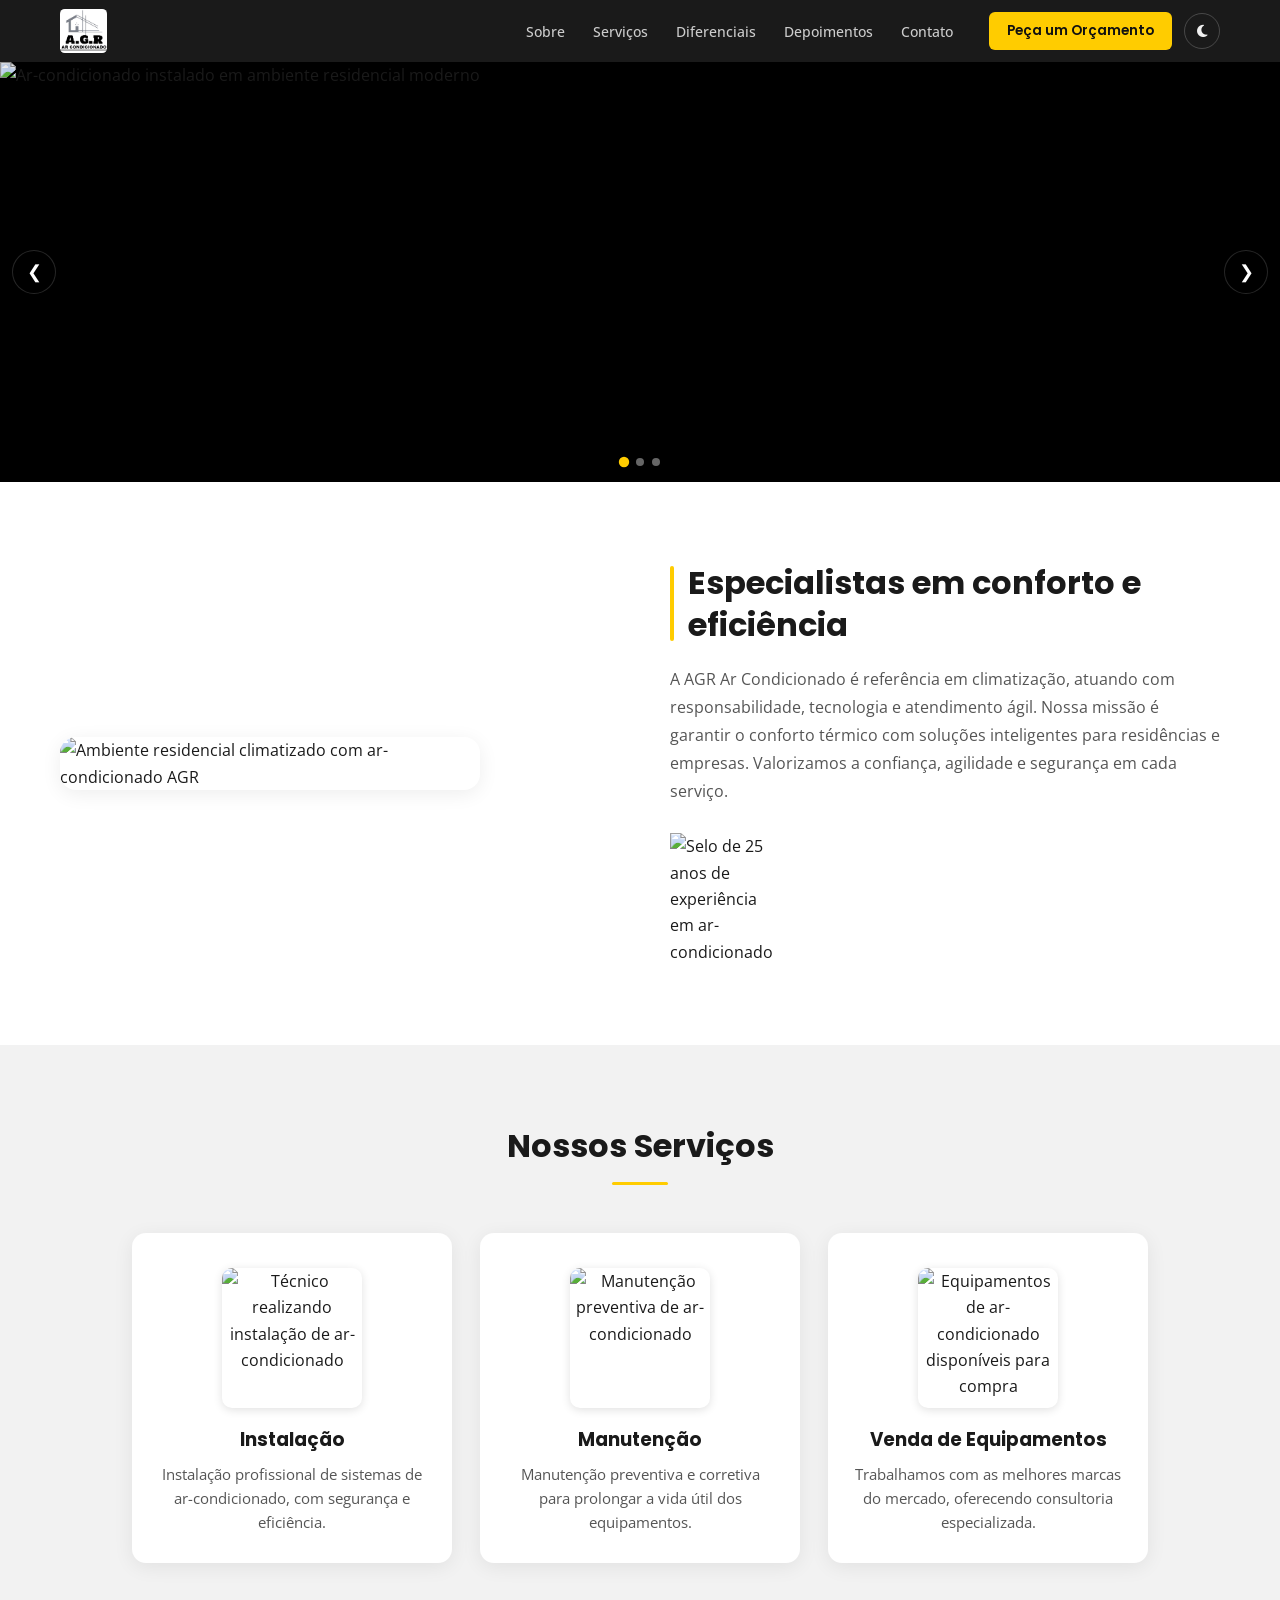
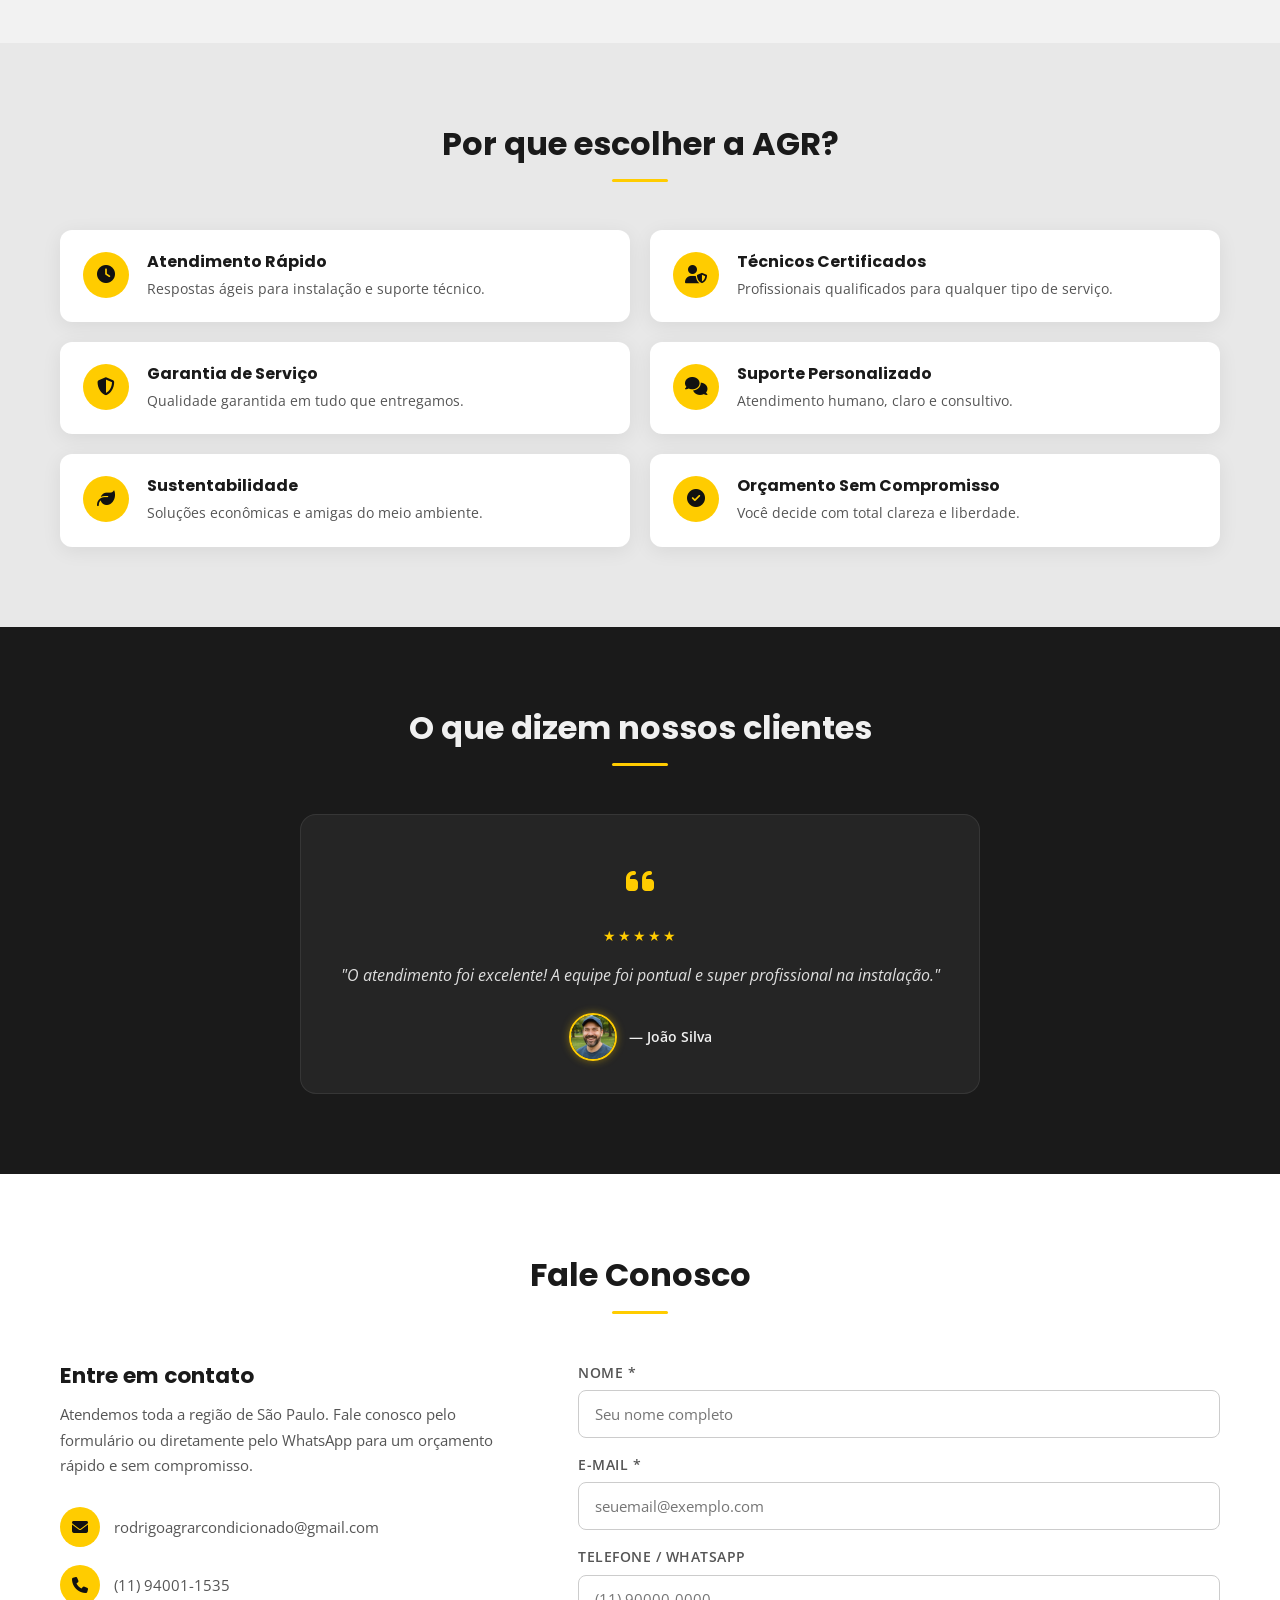
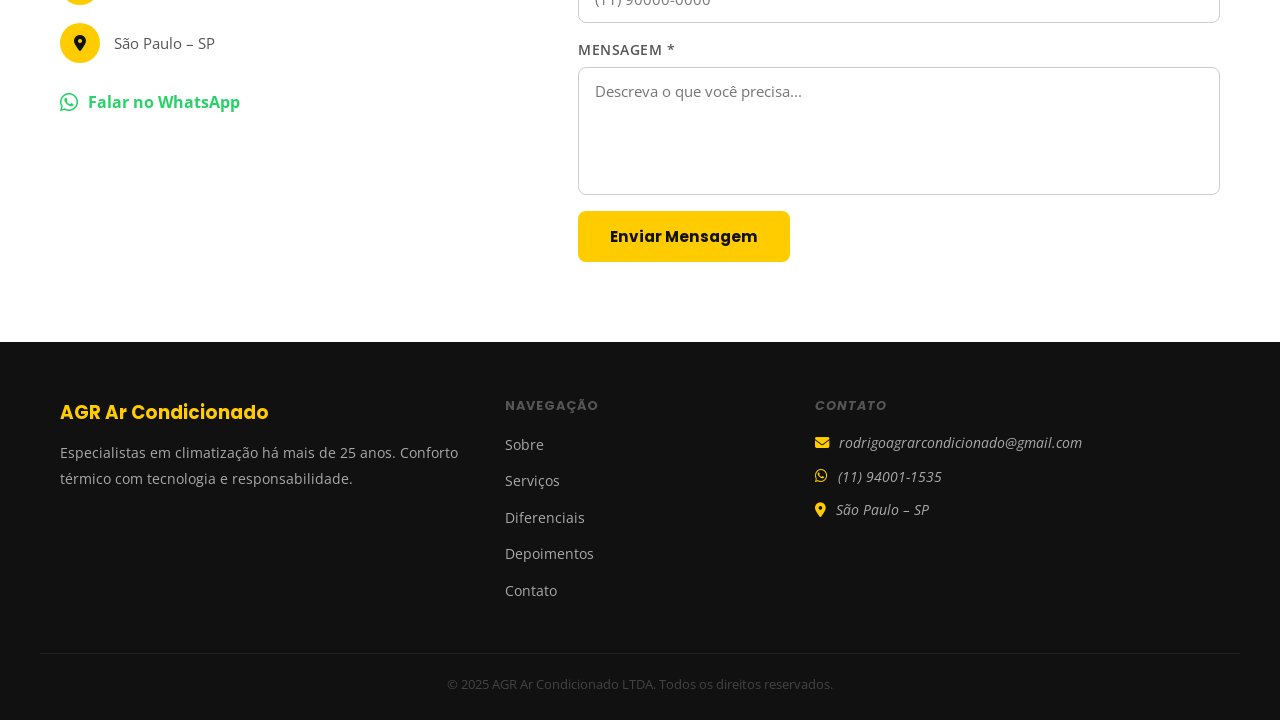
==== commit 31dedf93: "fix: corrige caminho da logo (raiz, nao imgs/)" ====
--- a/index.html
+++ b/index.html
@@ -129,7 +129,7 @@
 
     <!-- Logo -->
     <a href="#" class="logo" aria-label="AGR Ar Condicionado — página inicial">
-      <img src="./imgs/logo_agr_aprimorada (1).png" alt="Logotipo AGR Ar Condicionado">
+      <img src="./logo_agr_aprimorada (1).png" alt="Logotipo AGR Ar Condicionado">
     </a>
 
     <!-- Nav Desktop -->
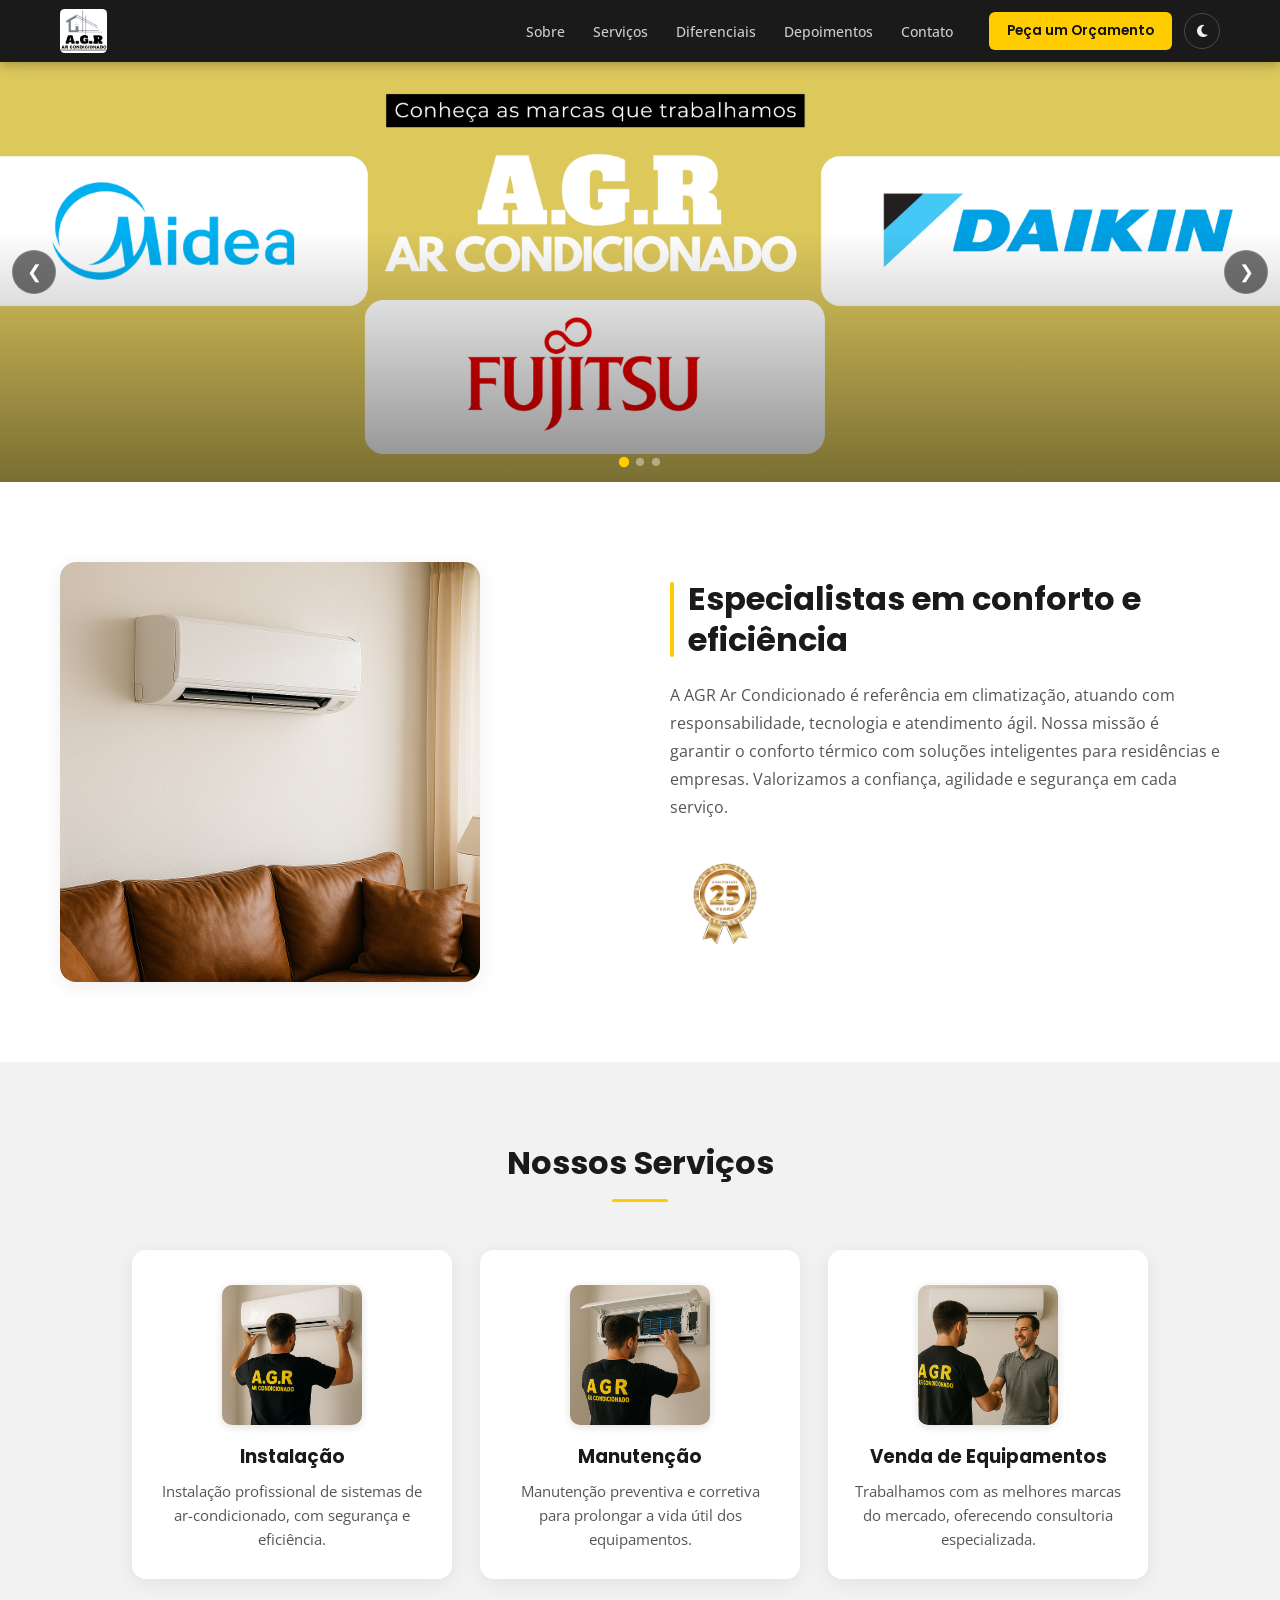
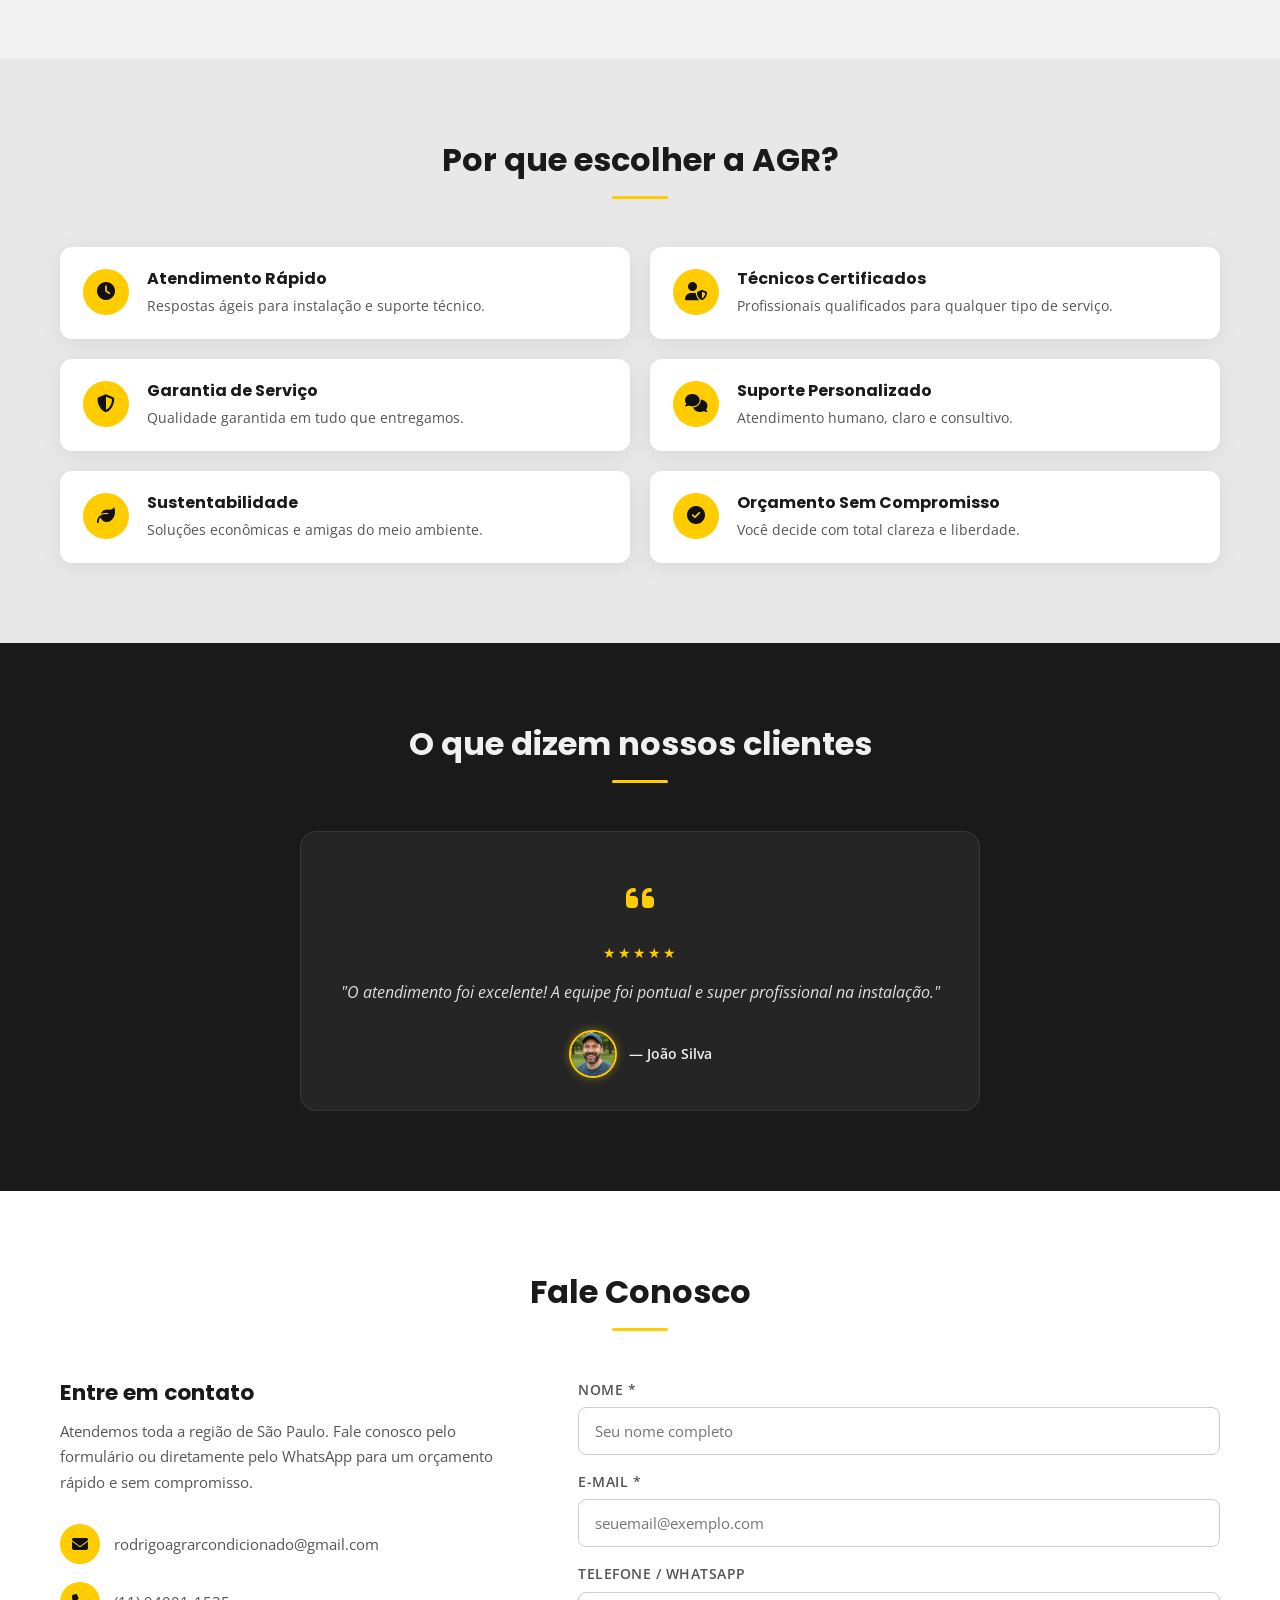
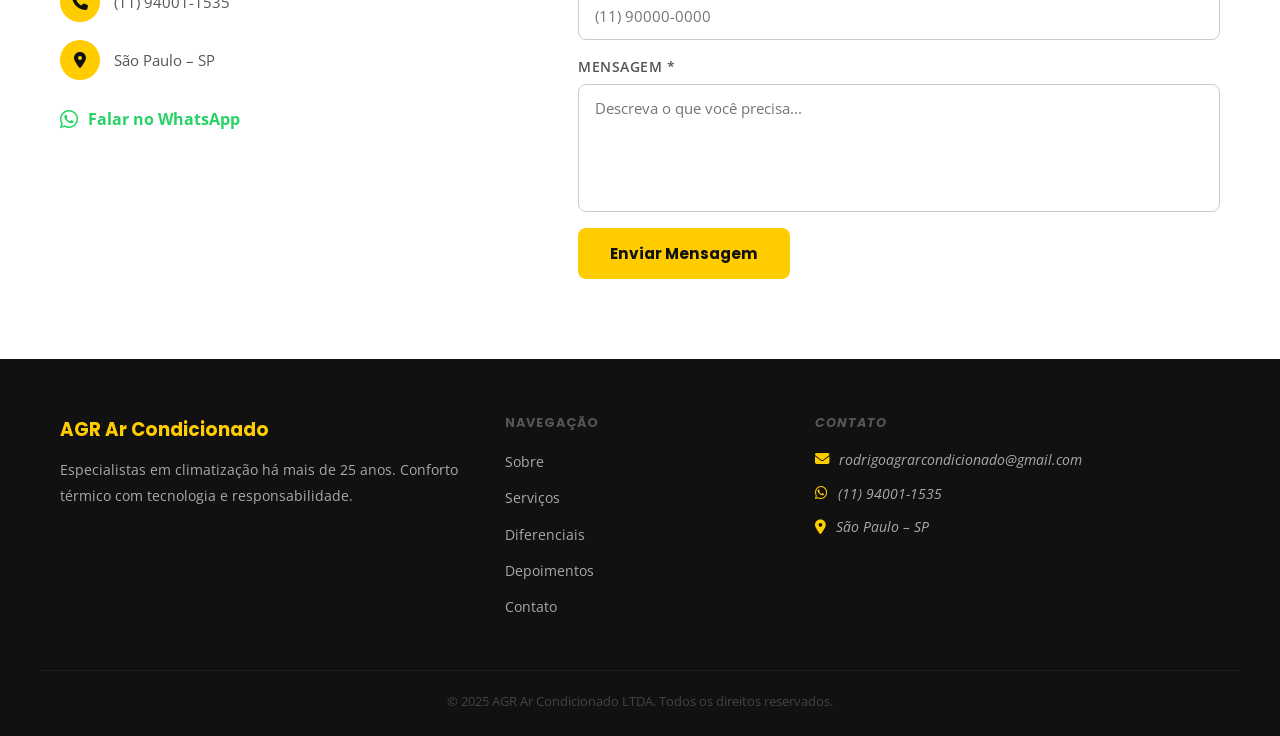
==== commit aa14aaa5: "fix: remove picture/source WebP — usar img direto ate converter imagens" ====
--- a/index.html
+++ b/index.html
@@ -1,4 +1,4 @@
-<!DOCTYPE html>
+﻿<!DOCTYPE html>
 <html lang="pt-BR" data-theme="light">
 <head>
   <meta charset="UTF-8">
@@ -21,7 +21,7 @@
   <meta property="og:url"         content="https://agrcondicionado.com.br/">
   <meta property="og:title"       content="AGR Ar Condicionado | Instalação, Manutenção e Venda em SP">
   <meta property="og:description" content="Mais de 25 anos de experiência em climatização residencial e comercial. Técnicos certificados, atendimento rápido e orçamento sem compromisso.">
-  <meta property="og:image"       content="https://agrcondicionado.com.br/imgs/banner1.webp">
+  <meta property="og:image"       content="https://agrcondicionado.com.br/imgs/banner1.png">
   <meta property="og:locale"      content="pt_BR">
   <meta property="og:site_name"   content="AGR Ar Condicionado">
 
@@ -29,7 +29,7 @@
   <meta name="twitter:card"        content="summary_large_image">
   <meta name="twitter:title"       content="AGR Ar Condicionado | Instalação, Manutenção e Venda em SP">
   <meta name="twitter:description" content="Mais de 25 anos de experiência em climatização residencial e comercial. Técnicos certificados e atendimento rápido.">
-  <meta name="twitter:image"       content="https://agrcondicionado.com.br/imgs/banner1.webp">
+  <meta name="twitter:image"       content="https://agrcondicionado.com.br/imgs/banner1.png">
 
   <!-- ══ FAVICON ═════════════════════════════════════════════ -->
   <link rel="shortcut icon" href="./imgs/logo.ico" type="image/x-icon">
@@ -54,7 +54,7 @@
     "description": "Empresa especializada em instalação, manutenção preventiva/corretiva e venda de ar-condicionado em São Paulo. Mais de 25 anos de experiência, técnicos certificados e orçamento sem compromisso.",
     "url": "https://agrcondicionado.com.br",
     "logo": "https://agrcondicionado.com.br/imgs/logo.ico",
-    "image": "https://agrcondicionado.com.br/imgs/banner1.webp",
+    "image": "https://agrcondicionado.com.br/imgs/banner1.png",
     "telephone": "+55-11-94001-1535",
     "email": "rodrigoagrarcondicionado@gmail.com",
     "priceRange": "$$",
@@ -198,27 +198,15 @@
     <div class="carousel-track">
 
       <!-- Slide 1 — sem lazy: está acima da dobra -->
-      <div class="banner-item active" role="group" aria-roledescription="slide" aria-label="Slide 1 de 3">
-        <picture>
-          <source srcset="./imgs/banner1.webp" type="image/webp">
-          <img src="./imgs/banner1.png" alt="Ar-condicionado instalado em ambiente residencial moderno">
-        </picture>
+      <div class="banner-item active" role="group" aria-roledescription="slide" aria-label="Slide 1 de 3">          <img src="./imgs/banner1.png" alt="Ar-condicionado instalado em ambiente residencial moderno">
       </div>
 
       <!-- Slide 2 -->
-      <div class="banner-item" role="group" aria-roledescription="slide" aria-label="Slide 2 de 3">
-        <picture>
-          <source srcset="./imgs/banner2.webp" type="image/webp">
-          <img src="./imgs/banner2.png" alt="Técnico AGR realizando manutenção em ar-condicionado" loading="lazy">
-        </picture>
+      <div class="banner-item" role="group" aria-roledescription="slide" aria-label="Slide 2 de 3">          <img src="./imgs/banner2.png" alt="Técnico AGR realizando manutenção em ar-condicionado" loading="lazy">
       </div>
 
       <!-- Slide 3 -->
-      <div class="banner-item" role="group" aria-roledescription="slide" aria-label="Slide 3 de 3">
-        <picture>
-          <source srcset="./imgs/banner3.webp" type="image/webp">
-          <img src="./imgs/banner3.png" alt="Equipamentos de ar-condicionado disponíveis para venda" loading="lazy">
-        </picture>
+      <div class="banner-item" role="group" aria-roledescription="slide" aria-label="Slide 3 de 3">          <img src="./imgs/banner3.png" alt="Equipamentos de ar-condicionado disponíveis para venda" loading="lazy">
         <a href="#contato" class="btn-banner">Agende agora</a>
       </div>
 
@@ -244,15 +232,11 @@
 <section id="sobre" class="sobre reveal">
   <div class="container sobre-grid">
 
-    <div class="sobre-img">
-      <picture>
-        <source srcset="./imgs/arnasala.webp" type="image/webp">
-        <img
+    <div class="sobre-img">        <img
           src="./imgs/arnasala.png"
           alt="Ambiente residencial climatizado com ar-condicionado AGR"
           loading="lazy"
         >
-      </picture>
     </div>
 
     <div class="sobre-texto">
@@ -265,11 +249,7 @@
       </p>
 
       <div class="selo">
-        <a href="#contato" title="Fale conosco e peça seu orçamento">
-          <picture>
-            <source srcset="./imgs/25anos.webp" type="image/webp">
-            <img src="./imgs/25anos.png" alt="Selo de 25 anos de experiência em ar-condicionado" loading="lazy">
-          </picture>
+        <a href="#contato" title="Fale conosco e peça seu orçamento">            <img src="./imgs/25anos.png" alt="Selo de 25 anos de experiência em ar-condicionado" loading="lazy">
         </a>
       </div>
     </div>
@@ -286,29 +266,17 @@
     <h2 class="titulo-secao">Nossos Serviços</h2>
     <div class="cards-servicos">
 
-      <article class="card-servico">
-        <picture>
-          <source srcset="./imgs/instalação.webp" type="image/webp">
-          <img src="./imgs/instalação.png" alt="Técnico realizando instalação de ar-condicionado" class="img-servico" loading="lazy">
-        </picture>
+      <article class="card-servico">          <img src="./imgs/instalação.png" alt="Técnico realizando instalação de ar-condicionado" class="img-servico" loading="lazy">
         <h3>Instalação</h3>
         <p>Instalação profissional de sistemas de ar-condicionado, com segurança e eficiência.</p>
       </article>
 
-      <article class="card-servico">
-        <picture>
-          <source srcset="./imgs/manutenção.webp" type="image/webp">
-          <img src="./imgs/manutenção.png" alt="Manutenção preventiva de ar-condicionado" class="img-servico" loading="lazy">
-        </picture>
+      <article class="card-servico">          <img src="./imgs/manutenção.png" alt="Manutenção preventiva de ar-condicionado" class="img-servico" loading="lazy">
         <h3>Manutenção</h3>
         <p>Manutenção preventiva e corretiva para prolongar a vida útil dos equipamentos.</p>
       </article>
 
-      <article class="card-servico">
-        <picture>
-          <source srcset="./imgs/venda.webp" type="image/webp">
-          <img src="./imgs/venda.png" alt="Equipamentos de ar-condicionado disponíveis para compra" class="img-servico" loading="lazy">
-        </picture>
+      <article class="card-servico">          <img src="./imgs/venda.png" alt="Equipamentos de ar-condicionado disponíveis para compra" class="img-servico" loading="lazy">
         <h3>Venda de Equipamentos</h3>
         <p>Trabalhamos com as melhores marcas do mercado, oferecendo consultoria especializada.</p>
       </article>
@@ -546,3 +514,4 @@
 
 </body>
 </html>
+
--- a/src/style.css
+++ b/src/style.css
@@ -95,7 +95,15 @@
 
 a { text-decoration: none; color: inherit; }
 
-img { display: block; max-width: 100%; }
+img     { display: block; max-width: 100%; }
+
+/* picture precisa ser block para herdar width/height do pai */
+picture { display: block; }
+
+.banner-item picture {
+  width: 100%;
+  height: 100%;
+}
 
 /* ── 3. UTILITÁRIOS ─────────────────────────────────────────── */
 .container {
